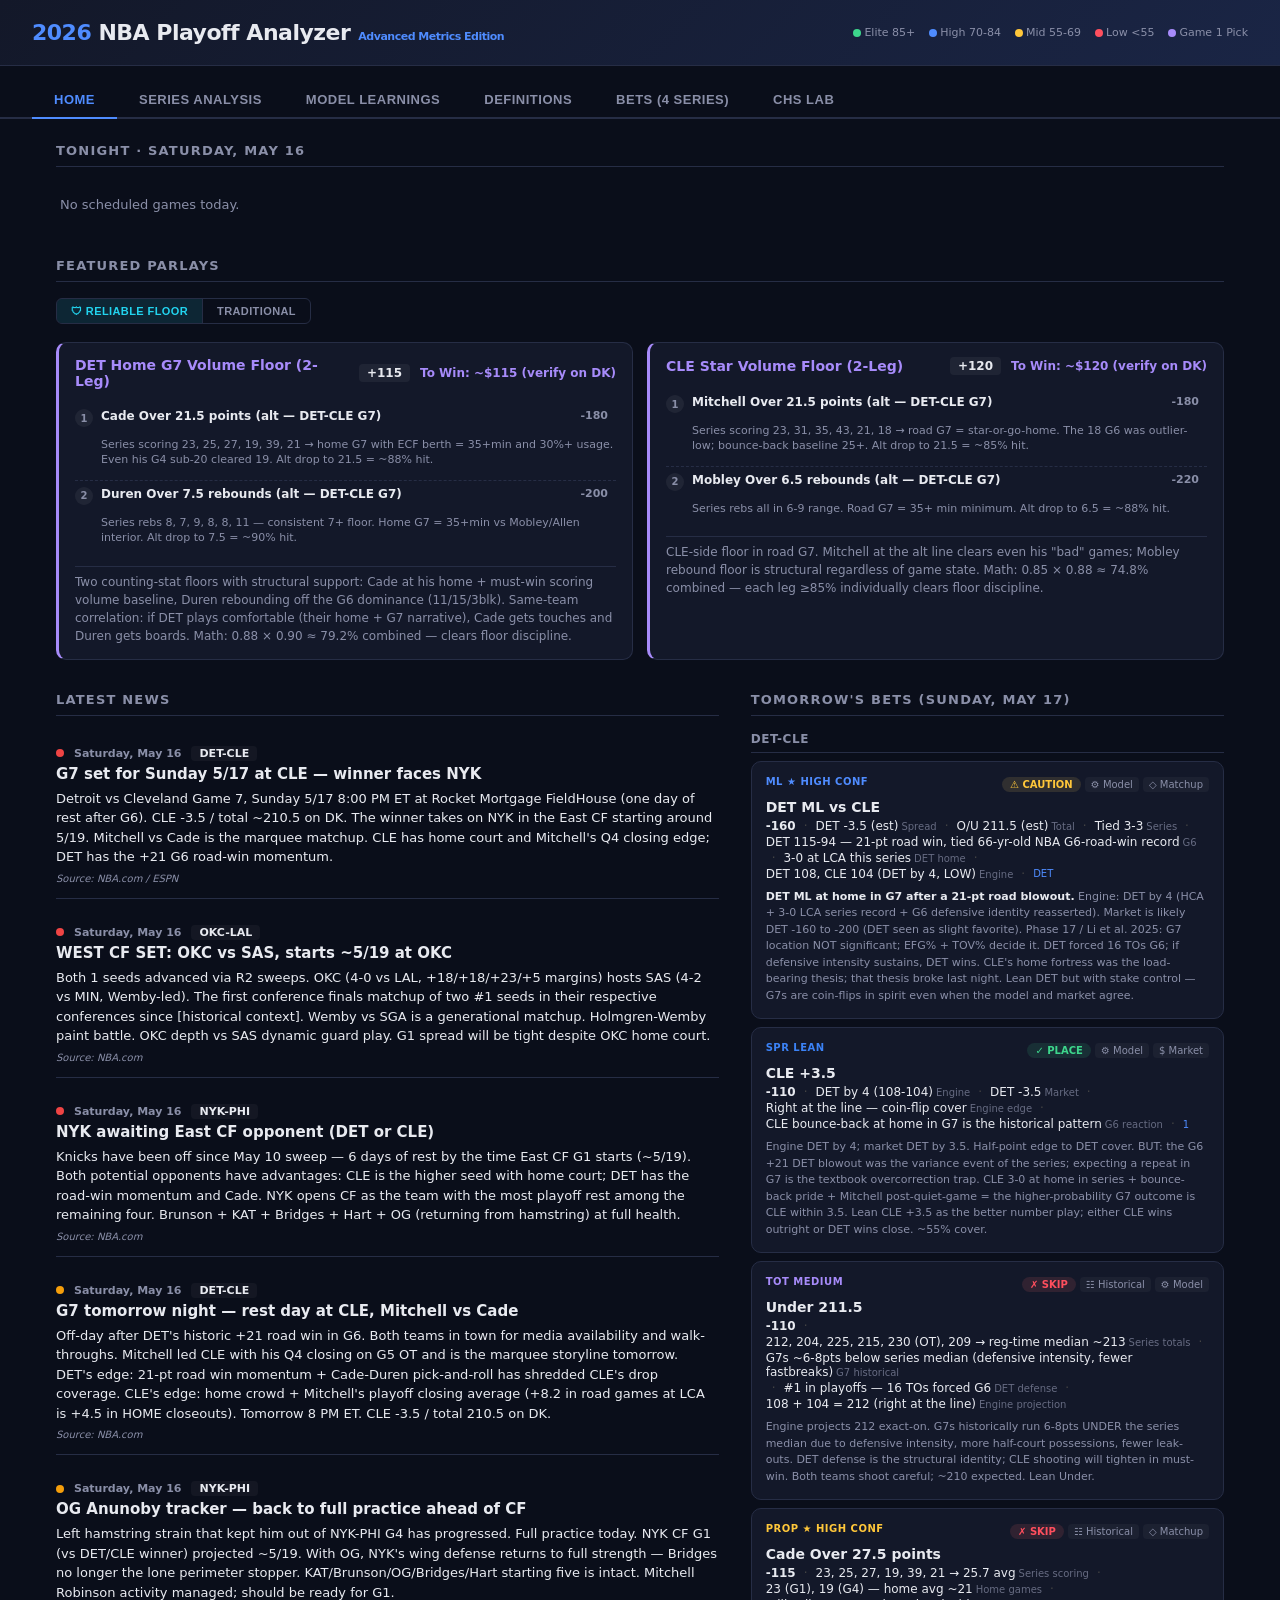
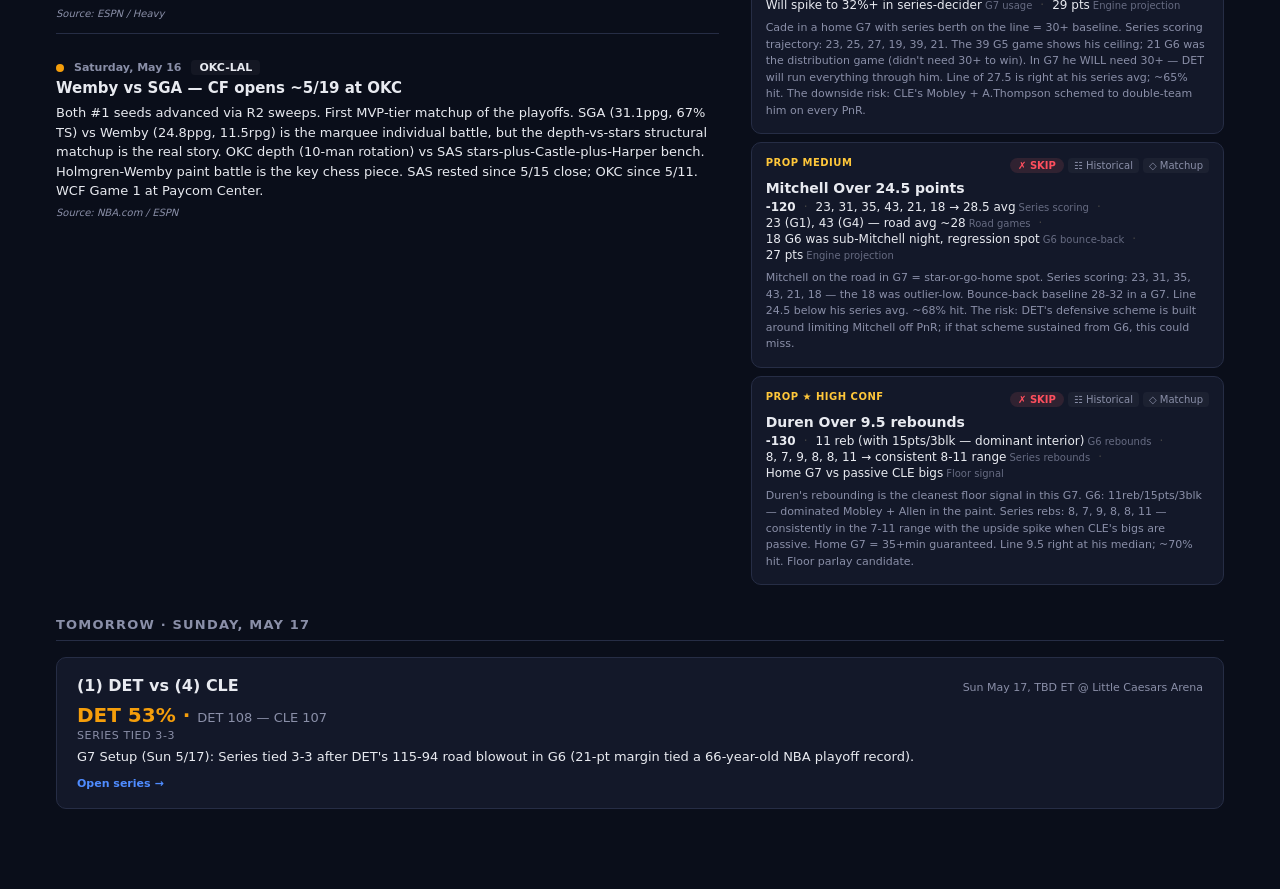
==== index.html @ 3f1001d6 "Phase 70: Risk-analyst reframe — Sharpe, drawdown, VaR, risk of ruin The Phase 68 retro answered "wh" ====
<!DOCTYPE html>
<html lang="en">
<head>
<meta charset="UTF-8">
<meta name="viewport" content="width=device-width, initial-scale=1.0">
<title>2026 NBA Playoff Analyzer — Advanced Edition</title>
<link rel="stylesheet" href="css/styles.css">
</head>
<body>

<div class="header">
  <h1><span>2026</span> NBA Playoff Analyzer<span class="header-sub">Advanced Metrics Edition</span></h1>
  <div class="header-right">
    <div class="legend">
      <span><span class="legend-dot" style="background:var(--green)"></span>Elite 85+</span>
      <span><span class="legend-dot" style="background:var(--accent)"></span>High 70-84</span>
      <span><span class="legend-dot" style="background:var(--yellow)"></span>Mid 55-69</span>
      <span><span class="legend-dot" style="background:var(--red)"></span>Low &lt;55</span>
      <span><span class="legend-dot" style="background:var(--purple)"></span>Game 1 Pick</span>
    </div>
  </div>
</div>

<div class="page-nav" id="pageNav">
  <button class="page-nav-btn active" onclick="switchPage('home')">Home</button>
  <button class="page-nav-btn" onclick="switchPage('series')">Series Analysis</button>
  <button class="page-nav-btn" onclick="switchPage('learnings')">Model Learnings</button>
  <button class="page-nav-btn" onclick="switchPage('definitions')">Definitions</button>
  <button class="page-nav-btn" onclick="switchPage('bets')">Bets</button>
  <button class="page-nav-btn" onclick="switchPage('chs-lab')">CHS Lab</button>
</div>
<div class="tabs" id="tabs"></div>
<div class="main" id="main"></div>

<!-- Game Result Modal -->
<div class="modal-overlay" id="gameModal">
  <div class="modal">
    <h2 id="modalTitle">Update Game Result</h2>
    <label>Winning Team</label>
    <select id="modalWinner"></select>
    <label>Score (Winner)</label>
    <input type="number" id="modalScoreW" placeholder="e.g. 112">
    <label>Score (Loser)</label>
    <input type="number" id="modalScoreL" placeholder="e.g. 104">
    <label>Notable Performances (optional)</label>
    <textarea id="modalNotes" placeholder="e.g. LeBron 38pts 12reb, KD struggled 14pts on 5/19 shooting"></textarea>
    <div class="modal-btns">
      <button class="btn btn-primary" onclick="saveGameResult()">Save Result</button>
      <button class="btn btn-secondary" onclick="closeModal()">Cancel</button>
    </div>
  </div>
</div>

<!-- External Factor Modal -->
<div class="modal-overlay" id="factorModal">
  <div class="modal">
    <h2>Add External Factor</h2>
    <label>Team</label>
    <select id="factorTeam"></select>
    <label>Player Affected (optional)</label>
    <input type="text" id="factorPlayer" placeholder="e.g. Kevin Durant">
    <label>Factor Description</label>
    <textarea id="factorDesc" placeholder="e.g. Locker room tension after social media controversy"></textarea>
    <label>Impact on Rating</label>
    <select id="factorImpact">
      <option value="-10">Major Negative (-10)</option>
      <option value="-5">Moderate Negative (-5)</option>
      <option value="-3" selected>Minor Negative (-3)</option>
      <option value="0">Neutral (0)</option>
      <option value="3">Minor Positive (+3)</option>
      <option value="5">Moderate Positive (+5)</option>
      <option value="10">Major Positive (+10)</option>
    </select>
    <label>Category</label>
    <select id="factorCategory">
      <option value="personal">Personal / Off-Court</option>
      <option value="injury">Injury / Health</option>
      <option value="chemistry">Team Chemistry</option>
      <option value="motivation">Motivation / Narrative</option>
      <option value="role">Role Change</option>
    </select>
    <div class="modal-btns">
      <button class="btn btn-primary" onclick="saveExternalFactor()">Add Factor</button>
      <button class="btn btn-secondary" onclick="closeFactorModal()">Cancel</button>
    </div>
  </div>
</div>

<!-- ============================================================ -->
<!-- Scripts loaded in dependency order                            -->
<!-- ============================================================ -->

<!-- Data layer (no dependencies) -->
<script src="js/data/constants.js"></script>
<script src="js/data/series-data.js"></script>
<script src="js/data/boxscores.js"></script>
<script src="js/data/historical.js"></script>
<script src="js/data/bets-data.js"></script>
<script src="js/data/news.js"></script>
<script src="js/data/chs-ledger.js"></script>

<!-- Validators (Tier 1.1) — must run AFTER data files load but BEFORE UI -->
<script src="js/validators.js"></script>

<!-- Utilities & state (depends on data) -->
<script src="js/utils.js"></script>
<script src="js/state.js"></script>

<!-- Calculation engine (depends on data + state + utils) -->
<script src="js/engine/fatigue.js"></script>
<script src="js/engine/chemistry.js"></script>
<script src="js/engine/matchups.js"></script>
<script src="js/engine/ratings.js"></script>
<script src="js/engine/scenarios.js"></script>
<script src="js/engine/projections.js"></script>
<script src="js/engine/simulation.js"></script>
<script src="js/engine/graduation.js"></script>
<script src="js/engine/auto-resolve.js"></script>
<script src="js/engine/projections-chs.js"></script>
<script src="js/engine/player-tendencies.js"></script>
<script src="js/engine/monte-carlo.js"></script>
<script src="js/engine/parlay-builder.js"></script>
<script src="js/engine/edge-detector.js"></script>
<script src="js/engine/risk-controls.js"></script>
<script src="js/engine/risk-analytics.js"></script>

<!-- UI layer (depends on engine + state) -->
<script src="js/ui/components.js"></script>
<script src="js/ui/modals.js"></script>
<script src="js/ui/series-renderer.js"></script>
<script src="js/ui/learnings.js"></script>
<script src="js/ui/definitions.js"></script>
<script src="js/ui/bet-card.js"></script>
<script src="js/ui/bets.js"></script>
<script src="js/ui/home.js"></script>
<script src="js/ui/chs-lab.js"></script>
<script src="js/ui/navigation.js"></script>

<!-- Boot -->
<script src="js/app.js"></script>

</body>
</html>
---- css/styles.css ----
:root {
    --bg: #0a0e1a;
    --card: #131829;
    --card-hover: #1a2038;
    --accent: #4f8cff;
    --accent2: #ff6b4f;
    --green: #3dd68c;
    --yellow: #ffc73a;
    --red: #ff4f5e;
    --blue: #3b82f6;
    --text: #e8eaf0;
    --text-dim: #8a8fa8;
    --border: #262d45;
    --glass: rgba(19,24,41,0.85);
    /* Semantic tier colors — used across rating pills, adv stats, confidence badges, risk tiers */
    --tier-elite: var(--green);
    --tier-high: var(--accent);
    --tier-mid: var(--yellow);
    --tier-low: var(--red);
    --purple: #a78bfa;
  }
  * { margin:0; padding:0; box-sizing:border-box; }
  body { font-family: 'Segoe UI', system-ui, -apple-system, sans-serif; background: var(--bg); color: var(--text); min-height:100vh; }

  .header { background: linear-gradient(135deg, #131829 0%, #1a2545 100%); border-bottom: 1px solid var(--border); padding: 20px 32px; display:flex; align-items:center; justify-content:space-between; position:sticky; top:0; z-index:100; flex-wrap:wrap; gap:10px; }
  .header h1 { font-size:22px; font-weight:700; letter-spacing:-0.5px; }
  .header h1 span { color: var(--accent); }
  .header-sub { font-size:11px; color:var(--text-dim); margin-left:8px; }
  .header-right { display:flex; gap:16px; align-items:center; flex-wrap:wrap; }
  .legend { display:flex; gap:14px; font-size:11px; color:var(--text-dim); }
  .legend-dot { width:8px; height:8px; border-radius:50%; display:inline-block; margin-right:3px; vertical-align:middle; }

  /* Playoff round navigation (Phase 42 — Multi-Round) */
  .playoff-round-tabs { display:flex; gap:0; padding:0 32px; background:var(--bg); border-bottom:2px solid var(--border); }
  .playoff-round-tab { padding:10px 20px; cursor:pointer; font-size:12px; font-weight:700; color:var(--text-dim); border-bottom:3px solid transparent; transition:all 0.2s; display:flex; flex-direction:column; align-items:center; gap:2px; }
  .playoff-round-tab:hover { color:var(--text); background:rgba(79,140,255,0.05); }
  .playoff-round-tab.active { color:var(--accent); border-bottom-color:var(--accent); }
  .playoff-round-label { font-size:13px; }
  .playoff-round-count { font-size:10px; color:var(--text-dim); opacity:0.7; }
  .playoff-round-tab.active .playoff-round-count { color:var(--accent); opacity:1; }
  @media (max-width:700px) { .playoff-round-tabs { padding:0 12px; } .playoff-round-tab { padding:8px 12px; } .playoff-round-label { font-size:11px; } }
  @media (max-width:480px) { .playoff-round-tab { padding:6px 8px; } .playoff-round-label { font-size:10px; } .playoff-round-count { font-size:9px; } }

  .tabs { display:flex; flex-direction:column; gap:0; background: var(--bg); overflow-x:auto; }
  .main { padding:0 32px 32px; }

  /* Simulation panel wrapper */
  .sim-panel { margin-top:12px; }

  /* Scrollable table wrapper for wide tables on mobile */
  .scrollable-table-wrapper { overflow-x:auto; -webkit-overflow-scrolling:touch; }

  .g1-confidence { display:inline-block; padding:4px 12px; border-radius:20px; font-size:11px; font-weight:700; margin-top:8px; }
  .g1-confidence.high { background:rgba(61,214,140,0.15); color:var(--green); }
  .g1-confidence.medium { background:rgba(255,199,58,0.15); color:var(--yellow); }
  .g1-confidence.medium-high { background:rgba(61,214,140,0.1); color:var(--accent); }
  .g1-confidence.low { background:rgba(255,79,94,0.15); color:var(--red); }

  /* Win prob */
  .win-prob-container { background: var(--card); border-radius:12px; padding:20px; border:1px solid var(--border); margin-bottom:20px; }
  .win-prob-bar { display:flex; height:40px; border-radius:8px; overflow:hidden; }
  .win-prob-side { display:flex; align-items:center; justify-content:center; font-weight:700; font-size:16px; transition:width 0.5s ease; }

  /* Team Advanced Stats */
  .team-adv { display:grid; grid-template-columns:1fr 1fr; gap:16px; margin-bottom:20px; }
  .team-adv-card { background: var(--card); border-radius:12px; padding:18px; border:1px solid var(--border); }
  .team-adv-card .team-name { font-size:14px; font-weight:700; margin-bottom:12px; display:flex; align-items:center; gap:8px; }
  .team-adv-card .team-color-bar { width:4px; height:18px; border-radius:2px; }
  .adv-stats-grid { display:grid; grid-template-columns:repeat(auto-fit, minmax(90px,1fr)); gap:8px; }
  .adv-stat { text-align:center; padding:8px 4px; border-radius:8px; background:rgba(0,0,0,0.15); }
  .adv-stat .s-label { font-size:9px; color:var(--text-dim); text-transform:uppercase; letter-spacing:0.3px; }
  .adv-stat .s-val { font-size:16px; font-weight:700; margin-top:2px; }
  .adv-stat .s-rank { font-size:10px; color:var(--text-dim); }
  .adv-stat.elite .s-val { color:var(--tier-elite); }
  .adv-stat.good .s-val { color:var(--tier-high); }
  .adv-stat.avg .s-val { color:var(--tier-mid); }
  .adv-stat.poor .s-val { color:var(--tier-low); }

  /* Rating cards */
  .rating-breakdown { display:grid; grid-template-columns: repeat(auto-fit, minmax(180px, 1fr)); gap:12px; margin-bottom:20px; }
  .rating-card { background: var(--card); border-radius:10px; padding:16px; border:1px solid var(--border); }
  .rating-card .label { font-size:10px; color:var(--text-dim); text-transform:uppercase; letter-spacing:0.5px; margin-bottom:6px; }
  .rating-card .value { font-size:22px; font-weight:700; }
  .rating-card .sub { font-size:11px; color:var(--text-dim); margin-top:4px; }

  /* Player tables */
  .roster-section { margin-bottom:24px; }
  .roster-title { font-size:15px; font-weight:700; margin-bottom:12px; display:flex; align-items:center; gap:10px; }
  .roster-title .team-color { width:4px; height:20px; border-radius:2px; }
  table { width:100%; border-collapse:collapse; background: var(--card); border-radius:10px; overflow:hidden; border:1px solid var(--border); }
  th { padding:8px 10px; text-align:left; font-size:10px; color:var(--text-dim); text-transform:uppercase; letter-spacing:0.4px; background:rgba(0,0,0,0.2); font-weight:600; white-space:nowrap; }
  td { padding:8px 10px; font-size:12px; border-top:1px solid var(--border); }
  tr:hover td { background:rgba(79,140,255,0.05); }
  .player-name { font-weight:600; white-space:nowrap; }
  .pos-badge { font-size:9px; padding:2px 5px; border-radius:4px; background:rgba(79,140,255,0.15); color:var(--accent); font-weight:600; margin-left:4px; }
  .rating-pill { display:inline-block; padding:2px 8px; border-radius:10px; font-weight:700; font-size:12px; min-width:36px; text-align:center; }
  .rating-elite { background:rgba(61,214,140,0.15); color:var(--tier-elite); }
  .rating-high { background:rgba(79,140,255,0.15); color:var(--tier-high); }
  .rating-mid { background:rgba(255,199,58,0.15); color:var(--tier-mid); }
  .rating-low { background:rgba(255,79,94,0.15); color:var(--tier-low); }
  .injury-tag { font-size:9px; padding:2px 5px; border-radius:4px; background:rgba(255,79,94,0.15); color:var(--red); font-weight:600; margin-left:4px; }
  .factor-cell { max-width:180px; }
  .factor-note { font-size:11px; color:var(--text-dim); font-style:italic; }
  .adv-cell { font-size:11px; font-family:'Courier New',monospace; }

  /* Synergy */
  .synergy-section { background: var(--card); border-radius:12px; padding:18px; border:1px solid var(--border); margin-bottom:20px; }
  .synergy-title { font-size:14px; font-weight:700; margin-bottom:14px; }
  .lineup-row { display:flex; align-items:center; gap:12px; padding:10px 0; border-bottom:1px solid var(--border); flex-wrap:wrap; }
  .lineup-row:last-child { border-bottom:none; }
  .lineup-players { display:flex; gap:4px; flex-wrap:wrap; flex:1; }
  .lineup-player-chip { font-size:10px; padding:3px 7px; border-radius:5px; background:rgba(79,140,255,0.1); color:var(--accent); font-weight:500; }
  .synergy-score { font-weight:700; font-size:14px; min-width:36px; text-align:center; }
  .synergy-note { font-size:11px; color:var(--text-dim); max-width:300px; }

  /* SPM Chemistry (Maymin et al.) */
  .spm-section { background: linear-gradient(135deg, var(--card) 0%, #1a1a2e 100%); border-radius:12px; padding:20px; border:1px solid rgba(79,140,255,0.25); margin-bottom:20px; }
  .spm-title { font-size:14px; font-weight:700; margin-bottom:4px; color:var(--accent); }
  .spm-subtitle { font-size:10px; color:var(--text-dim); margin-bottom:14px; font-style:italic; }
  .spm-grid { display:grid; grid-template-columns:1fr 1fr; gap:14px; }
  .spm-team-card { background:rgba(0,0,0,0.2); border-radius:10px; padding:14px; }
  .spm-team-name { font-size:12px; font-weight:700; margin-bottom:10px; display:flex; align-items:center; gap:6px; }
  .spm-meter { height:8px; border-radius:4px; background:rgba(255,255,255,0.05); margin-bottom:6px; overflow:hidden; position:relative; }
  .spm-meter-fill { height:100%; border-radius:4px; transition:width 0.5s ease; }
  .spm-skill-row { display:flex; align-items:center; gap:8px; margin-bottom:6px; }
  .spm-skill-label { font-size:10px; color:var(--text-dim); min-width:80px; }
  .spm-skill-val { font-size:11px; font-weight:600; min-width:30px; text-align:right; }
  .spm-chem-score { text-align:center; padding:10px; margin-top:8px; border-radius:8px; background:rgba(0,0,0,0.15); }
  .spm-chem-score .label { font-size:9px; color:var(--text-dim); text-transform:uppercase; letter-spacing:0.5px; }
  .spm-chem-score .val { font-size:20px; font-weight:800; }
  .spm-verdict { font-size:10px; margin-top:4px; font-style:italic; }
  .spm-synergy-bar { display:flex; gap:4px; margin-top:6px; }
  .spm-synergy-chip { font-size:9px; padding:2px 6px; border-radius:4px; font-weight:600; }
  .spm-synergy-chip.positive { background:rgba(61,214,140,0.15); color:var(--green); }
  .spm-synergy-chip.negative { background:rgba(255,79,94,0.15); color:var(--red); }
  .spm-synergy-chip.neutral { background:rgba(255,199,58,0.15); color:var(--yellow); }

  /* On/Off Impact Section */
  .onoff-section { background: var(--card); border-radius:12px; padding:20px; border:1px solid var(--border); margin-bottom:20px; }
  .onoff-title { font-size:14px; font-weight:700; margin-bottom:14px; }
  .onoff-grid { display:grid; grid-template-columns:1fr 1fr; gap:14px; }
  .onoff-team { background:rgba(0,0,0,0.15); border-radius:10px; padding:14px; }
  .onoff-team-name { font-size:12px; font-weight:700; margin-bottom:10px; }
  .onoff-player { display:flex; align-items:center; justify-content:space-between; padding:4px 0; border-bottom:1px solid rgba(255,255,255,0.03); }
  .onoff-player:last-child { border-bottom:none; }
  .onoff-name { font-size:11px; }
  .onoff-val { font-size:12px; font-weight:700; min-width:50px; text-align:right; }
  .onoff-bar { width:60px; height:6px; border-radius:3px; background:rgba(255,255,255,0.05); overflow:hidden; margin-left:8px; }
  .onoff-bar-fill { height:100%; border-radius:3px; }

  /* External factors */
  .ext-factors { background: var(--card); border-radius:12px; padding:20px; border:1px solid var(--border); margin-bottom:20px; }
  .ext-factors-title { font-size:14px; font-weight:700; margin-bottom:14px; }
  .ext-factor-item { display:flex; gap:12px; padding:8px 0; border-bottom:1px solid var(--border); align-items:flex-start; }
  .ext-factor-item:last-child { border-bottom:none; }
  .ext-impact { font-size:11px; padding:3px 8px; border-radius:6px; font-weight:700; white-space:nowrap; }
  .ext-impact.negative { background:rgba(255,79,94,0.15); color:var(--red); }
  .ext-impact.positive { background:rgba(61,214,140,0.15); color:var(--green); }
  .ext-impact.neutral { background:rgba(255,199,58,0.15); color:var(--yellow); }
  .ext-desc { font-size:12px; line-height:1.5; }
  .ext-desc strong { color:var(--text); }
  .add-factor-btn { display:inline-flex; align-items:center; gap:6px; padding:8px 14px; border-radius:8px; background:rgba(255,199,58,0.1); color:var(--yellow); border:1px dashed rgba(255,199,58,0.3); cursor:pointer; font-size:12px; font-weight:600; margin-top:10px; transition:all 0.2s; }
  .add-factor-btn:hover { background:rgba(255,199,58,0.2); }

  /* Game log */

  /* Methodology */
  .methodology { background: var(--card); border-radius:12px; padding:20px; border:1px solid var(--border); margin-bottom:20px; }
  .methodology summary { font-size:14px; font-weight:700; cursor:pointer; padding:4px 0; }
  .methodology .content { margin-top:14px; font-size:12px; line-height:1.7; color:var(--text-dim); }
  .methodology .content strong { color:var(--text); }
  .formula { background:rgba(0,0,0,0.3); padding:8px 12px; border-radius:8px; font-family:'Courier New',monospace; font-size:11px; margin:8px 0; color:var(--accent); overflow-x:auto; }

  /* Modal */
  .modal-overlay { display:none; position:fixed; top:0; left:0; right:0; bottom:0; background:rgba(0,0,0,0.7); z-index:200; align-items:center; justify-content:center; }
  .modal-overlay.open { display:flex; }
  .modal { background:var(--card); border-radius:16px; padding:24px; max-width:560px; width:90%; max-height:85vh; overflow-y:auto; border:1px solid var(--border); }
  .modal h2 { font-size:17px; margin-bottom:14px; }
  .modal label { display:block; font-size:11px; color:var(--text-dim); margin-bottom:4px; margin-top:10px; text-transform:uppercase; }
  .modal input, .modal select, .modal textarea { width:100%; padding:9px 11px; border-radius:8px; border:1px solid var(--border); background:var(--bg); color:var(--text); font-size:13px; }
  .modal textarea { min-height:50px; resize:vertical; }
  .modal-btns { display:flex; gap:10px; margin-top:16px; }
  .btn { padding:9px 18px; border-radius:8px; font-weight:600; font-size:13px; cursor:pointer; border:none; transition:all 0.2s; }
  .btn-primary { background:var(--accent); color:#fff; }
  .btn-primary:hover { background:#3a7aee; }
  .btn-secondary { background:var(--border); color:var(--text); }

  .data-sources { font-size:11px; color:var(--text-dim); padding:16px 0; border-top:1px solid var(--border); margin-top:16px; line-height:1.6; }
  .data-sources a { color:var(--accent); text-decoration:none; }

  /* Evidence Log */
  .ev-verified { background:rgba(61,214,140,0.15); color:var(--green); }
  .ev-partial { background:rgba(255,199,58,0.15); color:var(--yellow); }
  .ev-uncertain { background:rgba(255,79,94,0.15); color:var(--red); }

  /* Model Lessons */
  .lessons-banner { background:linear-gradient(135deg, #1a1a2e 0%, #2d1b3d 100%); border-radius:12px; padding:18px; border:1px solid rgba(167,139,250,0.3); margin-bottom:20px; }
  .lessons-title { font-size:13px; font-weight:700; color:var(--purple); margin-bottom:10px; text-transform:uppercase; letter-spacing:0.5px; }
  .lesson-item { font-size:12px; color:var(--text-dim); line-height:1.6; padding:6px 0; border-bottom:1px solid rgba(255,255,255,0.05); }
  .lesson-item:last-child { border-bottom:none; }
  .lesson-item strong { color:var(--text); }
  .lesson-label { font-size:10px; padding:2px 6px; border-radius:4px; font-weight:700; margin-right:6px; }
  /* Case-insensitive via lowercase classes — data normalized in JS */
  .lesson-label.overweighted { background:rgba(255,79,94,0.15); color:var(--red); }
  .lesson-label.underweighted { background:rgba(255,199,58,0.15); color:var(--yellow); }
  .lesson-label.missed { background:rgba(79,140,255,0.15); color:var(--accent); }
  .lesson-label.correct { background:rgba(61,214,140,0.15); color:var(--green); }

  /* Game 2 Prediction Banner */

  /* Game History Section */

  /* Coaching & Lineup Intelligence */
  .coaching-section { background: linear-gradient(135deg, var(--card) 0%, #2d2210 100%); border-radius:12px; padding:20px; border:1px solid rgba(255,199,58,0.25); margin-bottom:20px; }
  .coaching-title { font-size:14px; font-weight:700; margin-bottom:4px; color:var(--yellow); }
  .coaching-subtitle { font-size:10px; color:var(--text-dim); margin-bottom:14px; font-style:italic; }
  .coaching-grid { display:grid; grid-template-columns:1fr 1fr; gap:14px; margin-bottom:16px; }
  .coach-card { background:rgba(0,0,0,0.2); border-radius:10px; padding:14px; }
  .coach-name { font-size:15px; font-weight:800; margin-bottom:8px; display:flex; align-items:center; gap:8px; }
  .coach-name .coach-label { font-size:9px; color:var(--text-dim); text-transform:uppercase; letter-spacing:0.5px; }
  .coach-record { font-size:11px; color:var(--text-dim); margin-bottom:10px; }
  .coach-record strong { color:var(--yellow); }
  .coach-tendency { font-size:12px; color:var(--text-dim); line-height:1.6; padding:8px 10px; border-radius:8px; background:rgba(0,0,0,0.15); margin-bottom:8px; }
  .coach-tendency strong { color:var(--text); }
  .coach-detail { font-size:11px; color:var(--text-dim); line-height:1.5; padding:6px 0; border-bottom:1px solid rgba(255,255,255,0.05); }
  .coach-detail:last-child { border-bottom:none; }
  .coach-detail-label { font-size:9px; text-transform:uppercase; letter-spacing:0.4px; color:var(--yellow); font-weight:700; margin-bottom:2px; }
  .lineup-data-section { background:rgba(0,0,0,0.15); border-radius:10px; padding:14px; margin-bottom:16px; }
  .lineup-data-title { font-size:13px; font-weight:700; margin-bottom:12px; color:var(--yellow); }
  .lineup-stat-row { display:flex; align-items:center; gap:10px; padding:10px 12px; border-radius:8px; background:rgba(0,0,0,0.2); margin-bottom:6px; flex-wrap:wrap; }
  .lineup-stat-row:last-child { margin-bottom:0; }
  .lineup-stat-row .team-label { font-size:11px; font-weight:700; min-width:40px; }
  .lineup-stat-row .lineup-players-list { display:flex; gap:3px; flex-wrap:wrap; flex:1; }
  .lineup-stat-row .lineup-player-chip { font-size:10px; padding:2px 6px; border-radius:4px; background:rgba(255,199,58,0.1); color:var(--yellow); font-weight:500; }
  .lineup-stat-row .lineup-stats { display:flex; gap:12px; font-size:11px; flex-wrap:wrap; }
  .lineup-stat-row .lineup-stats .ls { text-align:center; }
  .lineup-stat-row .lineup-stats .ls .ls-label { font-size:8px; color:var(--text-dim); text-transform:uppercase; letter-spacing:0.3px; }
  .lineup-stat-row .lineup-stats .ls .ls-val { font-weight:700; }
  .lineup-stat-row .lineup-note { font-size:10px; color:var(--text-dim); font-style:italic; width:100%; margin-top:4px; }
  .role-change-section { background:rgba(0,0,0,0.15); border-radius:10px; padding:14px; }
  .role-change-title { font-size:13px; font-weight:700; margin-bottom:12px; color:var(--yellow); }
  .role-change-item { display:flex; align-items:flex-start; gap:10px; padding:8px 10px; border-radius:8px; background:rgba(0,0,0,0.2); margin-bottom:6px; flex-wrap:wrap; }
  .role-change-item:last-child { margin-bottom:0; }
  .role-change-item .rc-player { font-size:12px; font-weight:700; min-width:100px; }
  .role-change-item .rc-team { font-size:9px; padding:2px 5px; border-radius:4px; background:rgba(255,199,58,0.15); color:var(--yellow); font-weight:600; margin-left:4px; }
  .role-change-item .rc-arrow { font-size:14px; min-width:20px; text-align:center; }
  .role-change-item .rc-arrow.up { color:var(--green); }
  .role-change-item .rc-arrow.down { color:var(--red); }
  .role-change-item .rc-arrow.same { color:var(--yellow); }
  .role-change-item .rc-roles { flex:1; min-width:200px; }
  .role-change-item .rc-from { font-size:11px; color:var(--text-dim); }
  .role-change-item .rc-to { font-size:11px; color:var(--text); font-weight:600; }
  .role-change-item .rc-reason { font-size:10px; color:var(--text-dim); font-style:italic; margin-top:2px; }

  /* Page Navigation (top-level) */
  .page-nav { display:flex; gap:0; padding:16px 32px 0; background:var(--bg); border-bottom:2px solid var(--border); }
  .page-nav-btn { padding:10px 22px; cursor:pointer; font-size:13px; font-weight:700; background:transparent; color:var(--text-dim); border:none; border-bottom:2px solid transparent; margin-bottom:-2px; transition:all 0.2s; text-transform:uppercase; letter-spacing:0.5px; }
  .page-nav-btn:hover { color:var(--text); background:rgba(255,255,255,0.03); }
  .page-nav-btn.active { color:var(--accent); border-bottom-color:var(--accent); }

  /* Learnings & Definitions Pages */
  .page-content { padding:24px 32px 32px; }
  .page-header { font-size:22px; font-weight:800; margin-bottom:6px; }
  .page-subheader { font-size:13px; color:var(--text-dim); margin-bottom:24px; line-height:1.6; }

  .learning-timeline { position:relative; padding-left:0; }
  .learning-entry { position:relative; margin-bottom:16px; padding:0 16px; }
  .learning-phase { font-size:10px; font-weight:700; text-transform:uppercase; letter-spacing:0.6px; color:var(--accent); margin-bottom:4px; }
  .learning-title { font-size:14px; font-weight:700; color:var(--text); margin-bottom:6px; }
  .learning-date { font-size:11px; color:var(--text-dim); margin-bottom:6px; }
  .learning-body { font-size:12px; color:var(--text-dim); line-height:1.7; }
  .learning-body strong { color:var(--text); }
  .learning-tag { display:inline-block; font-size:10px; padding:2px 8px; border-radius:4px; font-weight:600; margin-right:4px; margin-top:6px; }
  .learning-tag.model { background:rgba(79,140,255,0.15); color:var(--accent); }
  .learning-tag.data { background:rgba(61,214,140,0.15); color:var(--green); }
  .learning-tag.bug { background:rgba(255,79,94,0.15); color:var(--red); }
  .learning-tag.backtest { background:rgba(167,139,250,0.15); color:var(--purple); }
  /* Phase box — collapsible */
  .phase-box { background:var(--card); border:1px solid var(--border); border-radius:12px; margin-bottom:12px; overflow:hidden; }
  .phase-box[open] { border-color:rgba(155,135,245,0.4); }
  .phase-box summary { padding:14px 18px; cursor:pointer; display:flex; align-items:center; gap:12px; user-select:none; list-style:none; }
  .phase-box summary::-webkit-details-marker { display:none; }
  .phase-box summary::before { content:'▸'; font-size:14px; color:var(--accent); transition:transform 0.2s; min-width:14px; }
  .phase-box[open] summary::before { transform:rotate(90deg); }
  .phase-summary-title { font-size:14px; font-weight:800; color:var(--text); }
  .phase-summary-count { font-size:10px; padding:2px 8px; border-radius:10px; background:rgba(79,140,255,0.15); color:var(--accent); font-weight:700; }
  .phase-summary-desc { font-size:11px; color:var(--text-dim); margin-left:auto; max-width:50%; text-align:right; }
  .phase-box-content { padding:4px 8px 12px; border-top:1px solid var(--border); }
  @media (max-width:700px) { .phase-summary-desc { display:none; } }

  .def-grid { display:grid; grid-template-columns:repeat(auto-fill, minmax(320px, 1fr)); gap:14px; }
  .def-card { background:var(--card); border:1px solid var(--border); border-radius:10px; padding:16px; transition:border-color 0.2s; }
  .def-card:hover { border-color:var(--accent); }
  .def-term { font-size:15px; font-weight:800; color:var(--accent); margin-bottom:2px; display:flex; align-items:center; gap:8px; }
  .def-term .def-abbr { font-size:10px; padding:2px 6px; border-radius:4px; background:rgba(79,140,255,0.15); color:var(--accent); font-weight:700; }
  .def-formula { font-size:11px; font-family:monospace; color:var(--yellow); background:rgba(0,0,0,0.3); padding:6px 10px; border-radius:6px; margin:8px 0; display:block; overflow-x:auto; }
  .def-desc { font-size:12px; color:var(--text-dim); line-height:1.6; }
  .def-desc strong { color:var(--text); }
  .def-category { font-size:10px; font-weight:700; text-transform:uppercase; letter-spacing:0.5px; margin-bottom:16px; padding-bottom:8px; border-bottom:1px solid var(--border); }
  .def-category.player { color:var(--green); border-color:rgba(61,214,140,0.3); }
  .def-category.team { color:var(--accent); border-color:rgba(79,140,255,0.3); }
  .def-category.model { color:var(--purple); border-color:rgba(167,139,250,0.3); }
  .def-category.backtest { color:var(--yellow); border-color:rgba(255,199,58,0.3); }

  /* Bets Page */
  .parlay-featured { background:linear-gradient(135deg, #1a2a1a 0%, #1a2e3a 100%); border:2px solid var(--green); border-radius:14px; padding:20px; margin-bottom:20px; }
  .parlay-card { background:rgba(0,0,0,0.25); border:1px solid rgba(61,214,140,0.2); border-radius:12px; padding:16px; margin-bottom:12px; }
  .parlay-card.best { border-color:var(--green); box-shadow:0 0 20px rgba(61,214,140,0.1); }
  .parlay-card.headline { border:2px solid #f0c040; box-shadow:0 0 24px rgba(240,192,64,0.15); background:linear-gradient(135deg, rgba(240,192,64,0.08) 0%, rgba(0,0,0,0.25) 100%); }
  .parlay-grid { display:grid; grid-template-columns:1fr 1fr; gap:12px; }
  .parlay-grid .parlay-card { margin-bottom:0; }
  .parlay-grid-header { grid-column:1/-1; color:#f0c040; font-size:15px; font-weight:700; margin:8px 0 4px; padding-bottom:6px; border-bottom:1px solid rgba(240,192,64,0.25); }
  @media (max-width:700px) { .parlay-grid { grid-template-columns:1fr; } .bet-card-grid { grid-template-columns:1fr; } }
  .parlay-header { display:flex; justify-content:space-between; align-items:center; margin-bottom:12px; flex-wrap:wrap; gap:8px; }
  .parlay-name { font-size:14px; font-weight:700; color:var(--text); }
  .parlay-odds { font-size:14px; font-weight:800; padding:4px 12px; border-radius:6px; }
  .parlay-odds.plus { background:rgba(61,214,140,0.15); color:var(--green); }
  .parlay-legs { display:flex; flex-direction:column; gap:8px; }
  .parlay-leg { display:flex; align-items:center; gap:10px; padding:8px 12px; background:rgba(0,0,0,0.2); border-radius:8px; }
  .parlay-leg-num { font-size:10px; font-weight:800; color:var(--accent); min-width:18px; height:18px; display:flex; align-items:center; justify-content:center; background:rgba(79,140,255,0.15); border-radius:50%; }
  .parlay-leg-pick { font-size:12px; font-weight:600; color:var(--text); flex:1; }
  .parlay-leg-odds { font-size:11px; color:var(--text-dim); }
  .parlay-leg-conf { font-size:10px; padding:2px 6px; border-radius:4px; font-weight:600; }
  .parlay-reasoning { font-size:11px; color:var(--text-dim); line-height:1.6; margin-top:10px; padding:10px; background:rgba(0,0,0,0.15); border-radius:8px; border-left:3px solid var(--green); }

  .risk-tier { margin-bottom:24px; }
  .risk-tier-header { display:flex; align-items:center; gap:10px; margin-bottom:14px; padding-bottom:8px; border-bottom:1px solid var(--border); }
  .risk-tier-badge { font-size:11px; font-weight:800; padding:4px 12px; border-radius:6px; text-transform:uppercase; letter-spacing:0.5px; }
  .risk-tier-badge.high-conf { background:rgba(61,214,140,0.15); color:var(--green); }
  .risk-tier-badge.med-conf { background:rgba(255,199,58,0.15); color:var(--yellow); }
  .risk-tier-badge.low-conf { background:rgba(255,79,94,0.15); color:var(--red); }

  /* Bet tab content panels (visibility toggled by switchBetTab in navigation.js) */
  .bet-content { }
  /* Bet section groupings (confidence tiers within each game tab) */
  .bet-section { margin-bottom:20px; }

  /* Per-slate grid: places each series's (bets + projection + scenarios)
     stack into its own column. Auto-fits to 1 / 2 / 3 columns by viewport
     so the page is dramatically less vertical on desktop without breaking
     mobile. min-width:0 on the column prevents wide projected box-score
     tables from overflowing the grid track. */
  .bet-series-grid { display:grid; grid-template-columns:repeat(auto-fit, minmax(360px, 1fr)); gap:20px; align-items:start; margin-bottom:20px; }
  .bet-series-column { min-width:0; }
  @media (max-width: 600px) {
    .bet-series-grid { grid-template-columns:1fr; gap:16px; }
  }
  /* Grid layout for individual bet cards within a game section */
  .bet-card-grid { display:grid; grid-template-columns:repeat(auto-fill, minmax(300px, 1fr)); gap:12px; margin-bottom:16px; }

  .bet-grid { display:grid; grid-template-columns:repeat(auto-fill, minmax(300px, 1fr)); gap:12px; }
  .bet-card { background:var(--card); border:1px solid var(--border); border-radius:10px; padding:14px; transition:border-color 0.2s; }
  .bet-card:hover { border-color:var(--accent); }
  .bet-type { font-size:10px; font-weight:700; text-transform:uppercase; letter-spacing:0.5px; margin-bottom:6px; }
  .bet-type.moneyline { color:var(--accent); }
  .bet-type.spread { color:var(--purple); }
  .bet-type.total { color:var(--yellow); }
  .bet-type.prop { color:var(--green); }
  .bet-type.series { color:var(--accent2); }
  .bet-pick { font-size:14px; font-weight:700; color:var(--text); margin-bottom:4px; }
  .bet-line { font-size:12px; color:var(--text-dim); margin-bottom:8px; }
  .bet-reasoning { font-size:11px; color:var(--text-dim); line-height:1.5; }
  .bet-reasoning strong { color:var(--text); }
  .bet-edge { display:inline-block; font-size:10px; padding:2px 8px; border-radius:4px; font-weight:700; margin-top:6px; }
  .bet-edge.model { background:rgba(167,139,250,0.15); color:var(--purple); }
  .bet-edge.historical { background:rgba(79,140,255,0.15); color:var(--accent); }
  .bet-edge.matchup { background:rgba(61,214,140,0.15); color:var(--green); }

  .bets-disclaimer { font-size:10px; color:rgba(255,255,255,0.3); text-align:center; margin-top:24px; padding:12px; border-top:1px solid rgba(255,255,255,0.05); line-height:1.5; }

  /* Backtest Methodology Panel */
  .backtest-panel { background: linear-gradient(135deg, #1a1e2e 0%, #2a1a2e 100%); border-radius:14px; padding:20px; border:1px solid rgba(167,139,250,0.3); margin-bottom:20px; }
  .backtest-title { font-size:15px; font-weight:700; color:var(--purple); margin-bottom:4px; display:flex; align-items:center; gap:8px; }
  .backtest-subtitle { font-size:11px; color:var(--text-dim); margin-bottom:14px; }
  .backtest-accuracy { display:inline-block; font-size:12px; font-weight:700; padding:3px 10px; border-radius:6px; background:rgba(167,139,250,0.15); color:var(--purple); }
  .backtest-stats { display:flex; gap:16px; flex-wrap:wrap; margin-top:12px; padding:12px; background:rgba(0,0,0,0.15); border-radius:10px; }
  .backtest-stat { text-align:center; }
  .backtest-stat .bs-label { font-size:9px; color:var(--text-dim); text-transform:uppercase; letter-spacing:0.5px; }
  .backtest-stat .bs-val { font-size:18px; font-weight:800; }
  .model-factors { display:flex; gap:8px; flex-wrap:wrap; margin-top:10px; }
  .model-factor-chip { font-size:10px; padding:4px 10px; border-radius:6px; background:rgba(79,140,255,0.1); color:var(--accent); font-weight:600; border:1px solid rgba(79,140,255,0.2); }

  /* Scenario Builder */
  .scenario-builder { background: linear-gradient(135deg, #1a2030 0%, #1e2a1e 100%); border-radius:14px; padding:20px; border:1px solid rgba(61,214,140,0.3); margin-bottom:20px; }
  .scenario-title { font-size:15px; font-weight:700; color:var(--green); margin-bottom:4px; }
  .scenario-subtitle { font-size:11px; color:var(--text-dim); margin-bottom:16px; }
  .scenario-comparison { display:grid; grid-template-columns:1fr auto 1fr; gap:16px; align-items:center; }
  .scenario-col { text-align:center; }
  .scenario-col .label { font-size:10px; color:var(--text-dim); text-transform:uppercase; letter-spacing:0.5px; margin-bottom:6px; }
  .scenario-col .prob { font-size:28px; font-weight:800; }
  .scenario-col .spread { font-size:13px; color:var(--text-dim); margin-top:4px; }
  .scenario-col .team-name { font-size:12px; font-weight:600; margin-bottom:4px; }
  .scenario-vs { font-size:14px; color:var(--text-dim); font-weight:600; }
  .scenario-delta { margin-top:14px; padding:12px; background:rgba(0,0,0,0.2); border-radius:10px; }
  .scenario-delta .delta-label { font-size:10px; color:var(--text-dim); text-transform:uppercase; margin-bottom:6px; }
  .scenario-delta .delta-items { display:flex; flex-wrap:wrap; gap:6px; }
  .scenario-delta .delta-chip { font-size:11px; padding:4px 10px; border-radius:6px; font-weight:600; }
  .scenario-delta .delta-chip.out { background:rgba(255,79,94,0.15); color:var(--red); }
  .scenario-delta .delta-chip.gtd { background:rgba(255,199,58,0.15); color:var(--yellow); }
  .scenario-delta .delta-chip.in { background:rgba(61,214,140,0.15); color:var(--green); }

  /* Player toggle in roster table */
  .player-toggle { cursor:pointer; width:18px; height:18px; border-radius:4px; border:1px solid var(--border); background:rgba(61,214,140,0.15); display:inline-flex; align-items:center; justify-content:center; font-size:10px; font-weight:700; color:var(--green); margin-right:6px; vertical-align:middle; transition:all 0.2s; }
  .player-toggle.toggled-out { background:rgba(255,79,94,0.15); color:var(--red); border-color:rgba(255,79,94,0.3); }
  .player-toggle:hover { transform:scale(1.1); }
  .player-row-out td { opacity:0.4; }
  .player-row-out .player-toggle { opacity:1; }
  .hist-impact-section { margin-top:12px; padding:12px; background:rgba(0,200,255,0.05); border:1px solid rgba(0,200,255,0.15); border-radius:8px; }
  .hist-impact-title { font-size:13px; font-weight:600; color:var(--accent); margin-bottom:10px; text-transform:uppercase; letter-spacing:0.5px; }
  .hist-impact-card { margin-bottom:10px; padding:10px; background:rgba(0,0,0,0.2); border-radius:6px; border-left:3px solid var(--accent); }
  .hist-player-header { display:flex; align-items:center; gap:12px; flex-wrap:wrap; margin-bottom:6px; }
  .hist-player-header .player-name { font-weight:600; font-size:14px; }
  .hist-record { font-size:12px; font-weight:600; padding:2px 8px; background:rgba(0,0,0,0.3); border-radius:4px; }
  .hist-netrtg { font-size:12px; font-weight:600; padding:2px 8px; background:rgba(0,0,0,0.3); border-radius:4px; }
  .hist-detail { font-size:12px; color:var(--text-dim); margin-bottom:4px; line-height:1.5; }
  .hist-detail strong { color:var(--text); }
  .hist-sources { font-size:10px; color:rgba(255,255,255,0.35); margin-top:6px; font-style:italic; }


  /* Round / Series / Game Sub-Tab Navigation */
  .round-tabs { display:flex; gap:2px; padding:12px 32px 0; background:var(--bg); }
  .round-tab { padding:10px 24px; border-radius:10px 10px 0 0; cursor:pointer; font-size:13px; font-weight:700; background:var(--card); color:var(--text-dim); border:1px solid var(--border); border-bottom:none; transition:all 0.2s; text-transform:uppercase; letter-spacing:0.5px; }
  .round-tab:hover { background:var(--card-hover); color:var(--text); }
  .round-tab.active { background:var(--accent); color:#fff; border-color:var(--accent); }

  .series-tabs { display:flex; gap:2px; padding:4px 32px; background:var(--bg); }
  .series-tab { padding:8px 18px; border-radius:8px 8px 0 0; cursor:pointer; font-size:12px; font-weight:600; background:rgba(0,0,0,0.15); color:var(--text-dim); border:1px solid transparent; border-bottom:none; transition:all 0.2s; }
  .series-tab:hover { background:var(--card-hover); color:var(--text); }
  .series-tab.active { background:var(--card); color:var(--text); border-color:var(--border); }
  .series-tab .series-tab-seed { font-size:9px; opacity:0.5; margin-right:2px; }

  .game-tabs { display:flex; gap:4px; margin-bottom:16px; flex-wrap:wrap; }
  .game-tab { padding:8px 16px; border-radius:8px; cursor:pointer; font-size:11px; font-weight:600; background:var(--card); color:var(--text-dim); border:1px solid var(--border); transition:all 0.2s; min-width:70px; text-align:center; }
  .game-tab:hover { background:var(--card-hover); color:var(--text); }
  .game-tab.active { background:var(--purple); color:#fff; border-color:var(--purple); }
  .game-tab.played { border-color:rgba(61,214,140,0.3); }
  .game-tab.played .game-tab-result { font-size:9px; display:block; margin-top:2px; color:var(--green); }
  .game-tab .game-tab-result { display:none; }
  .game-tab-game { border-color:rgba(155,135,245,0.35); }
  .game-tab-game:hover { border-color:rgba(155,135,245,0.55); }
  .game-tab-game.played { border-color:rgba(61,214,140,0.4); }
  .game-tab-game.active { border-color:var(--purple); }

  /* Two-column horizontal layout */
  .series-body { display:grid; grid-template-columns:1fr 1fr; gap:16px; margin-bottom:20px; }
  @media (max-width:1100px) { .series-body { grid-template-columns:1fr; } }

  /* Compact series header */
  .series-header-compact { display:flex; align-items:center; justify-content:space-between; padding:16px 0 12px; gap:12px; flex-wrap:wrap; }
  .series-header-compact .team-vs { display:flex; align-items:center; gap:16px; }
  .series-header-compact .team-block { text-align:center; min-width:120px; }
  .series-header-compact .team-block .seed { font-size:10px; color:var(--text-dim); }
  .series-header-compact .team-block .name { font-size:18px; font-weight:700; }
  .series-header-compact .team-block .record { font-size:11px; color:var(--text-dim); }
  .series-header-compact .prob-compact { text-align:center; }
  .series-header-compact .prob-compact .prob-num { font-size:26px; font-weight:800; }
  .series-header-compact .prob-compact .prob-label { font-size:9px; color:var(--text-dim); text-transform:uppercase; }

  /* Visual stat bars */
  .stat-bar-container { display:flex; align-items:center; gap:6px; margin:2px 0; }
  .stat-bar-label { font-size:10px; color:var(--text-dim); min-width:55px; text-align:right; }
  .stat-bar { height:10px; border-radius:5px; background:rgba(255,255,255,0.05); flex:1; max-width:120px; overflow:hidden; position:relative; }
  .stat-bar-fill { height:100%; border-radius:5px; transition:width 0.4s ease; }
  .stat-bar-val { font-size:10px; font-weight:700; min-width:40px; }

  /* Player stat viz panel */
  .player-viz { background:var(--card); border-radius:12px; padding:16px; border:1px solid var(--border); margin-bottom:16px; }
  .player-viz-title { font-size:13px; font-weight:700; margin-bottom:12px; display:flex; align-items:center; gap:8px; }
  .player-viz-grid { display:grid; grid-template-columns:1fr 1fr; gap:12px; }
  @media (max-width:900px) { .player-viz-grid { grid-template-columns:1fr; } }
  .player-viz-card { background:rgba(0,0,0,0.15); border-radius:8px; padding:10px; }
  .player-viz-card .pv-name { font-size:12px; font-weight:700; margin-bottom:6px; display:flex; align-items:center; gap:6px; }
  .player-viz-card .pv-name .pv-rating { font-size:10px; padding:2px 6px; border-radius:10px; font-weight:700; }

  /* Fatigue & Injury Monitor */
  .fatigue-monitor { background:linear-gradient(135deg, var(--card) 0%, #2d2a1a 100%); border-radius:12px; padding:16px; border:1px solid rgba(212,160,74,0.3); margin-bottom:16px; }
  .fatigue-title { font-size:13px; font-weight:700; color:#d4a04a; margin-bottom:4px; display:flex; align-items:center; gap:8px; }
  .fatigue-subtitle { font-size:10px; color:var(--text-dim); margin-bottom:12px; font-style:italic; }
  .fatigue-badge { font-size:9px; padding:2px 8px; border-radius:10px; font-weight:700; background:rgba(212,160,74,0.15); color:#d4a04a; }
  .fatigue-grid { display:grid; grid-template-columns:1fr 1fr; gap:12px; }
  @media (max-width:900px) { .fatigue-grid { grid-template-columns:1fr; } }
  .fatigue-team-card { background:rgba(0,0,0,0.2); border-radius:10px; padding:12px; }
  .fatigue-team-name { font-size:12px; font-weight:700; margin-bottom:8px; display:flex; align-items:center; gap:6px; }
  .fatigue-team-index { font-size:11px; padding:2px 8px; border-radius:6px; font-weight:700; }
  .fatigue-player-row { display:flex; align-items:center; gap:8px; padding:4px 0; border-bottom:1px solid rgba(255,255,255,0.03); font-size:11px; }
  .fatigue-player-row:last-child { border-bottom:none; }
  .fatigue-player-name { min-width:100px; font-weight:500; }
  .fatigue-bar { height:8px; flex:1; max-width:80px; border-radius:4px; background:rgba(255,255,255,0.05); overflow:hidden; }
  .fatigue-bar-fill { height:100%; border-radius:4px; }
  .fatigue-val { min-width:32px; text-align:right; font-weight:600; }
  .fatigue-tags { display:flex; gap:3px; flex-wrap:wrap; }
  .fatigue-tag { font-size:8px; padding:1px 5px; border-radius:3px; font-weight:600; }
  .fatigue-tag.age { background:rgba(167,139,250,0.15); color:var(--purple); }
  .fatigue-tag.minutes { background:rgba(79,140,255,0.15); color:var(--accent); }
  .fatigue-tag.injury { background:rgba(255,79,94,0.15); color:var(--red); }
  .fatigue-tag.mental { background:rgba(255,199,58,0.15); color:var(--yellow); }
  .fatigue-tag.role { background:rgba(61,214,140,0.15); color:var(--green); }

  /* Roster team toggle tabs */
  .roster-team-tabs { display:flex; gap:0; margin-bottom:12px; }
  .roster-team-tab { flex:1; padding:10px 16px; cursor:pointer; font-size:13px; font-weight:700; text-align:center; background:var(--card); color:var(--text-dim); border:1px solid var(--border); transition:all 0.2s; }
  .roster-team-tab:first-child { border-radius:8px 0 0 8px; }
  .roster-team-tab:last-child { border-radius:0 8px 8px 0; }
  .roster-team-tab.active { color:#fff; border-color:transparent; }
  .roster-team-tab .rtt-record { font-size:10px; font-weight:400; opacity:0.7; margin-left:6px; }

  /* Compact game prediction panel */
  .game-panel { background:var(--card); border-radius:12px; padding:16px; border:1px solid var(--border); margin-bottom:16px; }
  .game-panel-header { display:flex; align-items:center; justify-content:space-between; margin-bottom:10px; flex-wrap:wrap; gap:8px; }
  .game-panel-title { font-size:14px; font-weight:700; }
  .game-panel-grid { display:grid; grid-template-columns:1fr 1fr 1fr; gap:12px; margin-bottom:12px; }
  .game-panel-grid .gp-stat { text-align:center; }
  .game-panel-grid .gp-stat .label { font-size:9px; color:var(--text-dim); text-transform:uppercase; }
  .game-panel-grid .gp-stat .val { font-size:18px; font-weight:800; }

  /* Game Character & Margin Variance */
  .game-character { display:inline-block; padding:3px 10px; border-radius:8px; font-size:10px; font-weight:700; letter-spacing:0.5px; text-transform:uppercase; }
  .game-character.blowout { background:rgba(239,68,68,0.15); color:#ef4444; border:1px solid rgba(239,68,68,0.3); }
  .game-character.separation { background:rgba(245,158,11,0.15); color:#f59e0b; border:1px solid rgba(245,158,11,0.3); }
  .game-character.competitive { background:rgba(59,130,246,0.15); color:#3b82f6; border:1px solid rgba(59,130,246,0.3); }
  .game-character.grind { background:rgba(139,92,246,0.15); color:#8b5cf6; border:1px solid rgba(139,92,246,0.3); }
  .game-character.coinflip { background:rgba(16,185,129,0.15); color:#10b981; border:1px solid rgba(16,185,129,0.3); }
  .margin-bar-container { display:flex; align-items:center; gap:8px; margin:8px 0 4px; }
  .margin-bar { flex:1; height:6px; border-radius:3px; background:var(--border); overflow:hidden; position:relative; }
  .margin-bar-fill { height:100%; border-radius:3px; transition:width 0.3s; }
  .margin-range { font-size:10px; color:var(--text-dim); }
  .proj-score-dynamic { font-size:16px; font-weight:800; margin-bottom:2px; }
  .variance-pills { display:flex; gap:6px; flex-wrap:wrap; margin:6px 0 10px; }
  .variance-pill { font-size:9px; padding:2px 8px; border-radius:10px; background:rgba(255,255,255,0.05); color:var(--text-dim); border:1px solid var(--border); }

  /* ============================================================ */
  /* BOX SCORE TABLES                                            */
  /* ============================================================ */
  .box-score-section, .adv-comp-section, .series-avg-section { background:var(--card); border-radius:12px; padding:16px; border:1px solid var(--border); margin-bottom:16px; }
  .box-score-title, .adv-comp-title { font-size:14px; font-weight:700; color:var(--accent); margin-bottom:4px; }
  .adv-comp-subtitle { font-size:10px; color:var(--text-dim); margin-bottom:12px; }
  .box-team-section { margin-bottom:14px; }
  .box-team-name { font-size:12px; font-weight:700; margin-bottom:8px; display:flex; align-items:center; gap:6px; }
  .box-table { width:100%; border-collapse:collapse; font-size:11px; }
  .box-table th { background:rgba(0,0,0,0.3); padding:6px 8px; text-align:center; font-size:10px; font-weight:700; color:var(--text-dim); text-transform:uppercase; border-bottom:1px solid var(--border); }
  .box-table td { padding:5px 8px; text-align:center; border-bottom:1px solid rgba(38,45,69,0.5); }
  .box-table .box-player-name { text-align:left; font-weight:600; white-space:nowrap; }
  .box-pct { font-size:9px; color:var(--text-dim); }
  .box-totals-row { background:rgba(79,140,255,0.06); border-top:2px solid var(--border); }
  .box-totals-row td { font-weight:600; }
  .adv-comp-team { margin-bottom:14px; }
  .adv-comp-table th { font-size:9px; }
  .exp-modifiers-cell { text-align:left !important; min-width:160px; }
  .exp-modifier-pill { display:inline-block; font-size:8px; padding:1px 5px; border-radius:4px; margin:1px 2px; white-space:nowrap; font-weight:600; }
  .proj-box-table tr:hover { background:rgba(79,140,255,0.04); }

  /* ============================================================ */
  /* RESPONSIVE: TABLET (≤768px)                                 */
  /* ============================================================ */
  @media (max-width:768px) {
    .header { padding:14px 16px; }
    .header h1 { font-size:18px; }
    .header-sub { display:none; }
    .tabs { padding:10px 16px 0; }
    .main { padding:0 12px 16px; }
    .team-adv { grid-template-columns:1fr; }
    .rating-breakdown { grid-template-columns:1fr 1fr; }
    .coaching-grid { grid-template-columns:1fr; }
    .spm-grid { grid-template-columns:1fr; }
    .onoff-grid { grid-template-columns:1fr; }
    table { font-size:11px; }
    th, td { padding:6px 8px; }

    /* Make all tab rows horizontally scrollable */
    .page-nav { padding:12px 12px 0; overflow-x:auto; -webkit-overflow-scrolling:touch; scrollbar-width:none; }
    .page-nav::-webkit-scrollbar { display:none; }
    .page-nav-btn { padding:10px 16px; font-size:12px; white-space:nowrap; flex-shrink:0; }

    .round-tabs { padding:10px 12px 0; overflow-x:auto; -webkit-overflow-scrolling:touch; scrollbar-width:none; }
    .round-tabs::-webkit-scrollbar { display:none; }
    .round-tab { padding:8px 16px; font-size:12px; flex-shrink:0; }

    .series-tabs { padding:4px 12px; overflow-x:auto; -webkit-overflow-scrolling:touch; scrollbar-width:none; }
    .series-tabs::-webkit-scrollbar { display:none; }
    .series-tab { padding:7px 12px; font-size:11px; flex-shrink:0; }

    /* Scrollable tables */
    .roster-section, .box-score-section, .adv-comp-section, .series-avg-section { overflow-x:auto; -webkit-overflow-scrolling:touch; }

    /* Page content */
    .page-content { padding:16px 12px 24px; }
    .page-header { font-size:18px; }

    /* Def grid */
    .def-grid { grid-template-columns:1fr; }

    /* Def tabs scrollable on mobile */
    .scroll-x { overflow-x:auto; -webkit-overflow-scrolling:touch; scrollbar-width:none; flex-wrap:nowrap !important; justify-content:flex-start !important; }
    .scroll-x::-webkit-scrollbar { display:none; }

    /* Series header compact */
    .series-header-compact .team-block { min-width:80px; }
    .series-header-compact .team-block .name { font-size:15px; }
    .series-header-compact .prob-compact .prob-num { font-size:22px; }

    /* Game panel grid */
    .game-panel-grid { grid-template-columns:1fr 1fr; gap:8px; }

    /* Scenario builder */
    .scenario-comparison { grid-template-columns:1fr; gap:10px; }
    .scenario-vs { display:none; }
    .scenario-col .prob { font-size:22px; }

    /* Parlay featured */
    .parlay-featured { padding:14px; }
    .parlay-card.headline { padding:14px; }

    /* Bet grid */
    .bet-grid { grid-template-columns:1fr; }
  }

  /* ============================================================ */
  /* RESPONSIVE: PHONE LANDSCAPE / SMALL TABLET (≤600px)         */
  /* ============================================================ */
  @media (max-width:600px) {
    .header { flex-direction:column; align-items:flex-start; gap:8px; }
    .header-right { width:100%; }
    .legend { flex-wrap:wrap; gap:8px; }

    .rating-breakdown { grid-template-columns:1fr; }
    .game-panel-grid { grid-template-columns:1fr; }

    /* Parlay legs: stack more compactly */
    .parlay-leg { gap:6px; padding:6px 10px; }
    .parlay-leg-pick { font-size:11px; }
    .parlay-leg-odds { font-size:10px; }
    .parlay-reasoning { font-size:10px; padding:8px; }

    /* Synergy */
    .synergy-note { max-width:100%; }
    .lineup-row { gap:8px; }

    /* Fatigue */
    .fatigue-player-name { min-width:80px; font-size:10px; }
    .fatigue-bar { max-width:60px; }

    /* External factors */
    .ext-factor-item { flex-direction:column; gap:6px; }
  }

  /* ============================================================ */
  /* RESPONSIVE: PHONE PORTRAIT (≤480px)                         */
  /* ============================================================ */
  @media (max-width:480px) {
    .header { padding:10px 12px; }
    .header h1 { font-size:15px; letter-spacing:-0.3px; }
    .main { padding:0 8px 12px; }

    /* Page nav: full-width scrollable with touch-friendly targets */
    .page-nav { padding:8px 8px 0; gap:0; }
    .page-nav-btn { padding:12px 14px; font-size:11px; letter-spacing:0.3px; min-height:44px; }

    /* Round and series tabs: compact */
    .round-tabs { padding:8px 8px 0; }
    .round-tab { padding:8px 12px; font-size:11px; }
    .series-tabs { padding:4px 8px; }
    .series-tab { padding:6px 10px; font-size:10px; }

    /* Game tabs: scrollable row */
    .game-tabs { flex-wrap:nowrap; overflow-x:auto; -webkit-overflow-scrolling:touch; scrollbar-width:none; padding-bottom:4px; }
    .game-tabs::-webkit-scrollbar { display:none; }
    .game-tab { flex-shrink:0; padding:8px 12px; font-size:10px; min-width:60px; min-height:44px; }

    /* Bet sub-tabs: scrollable */
    .bet-tab { white-space:nowrap; flex-shrink:0; }

    /* Page content */
    .page-content { padding:12px 8px 20px; }
    .page-header { font-size:16px; }
    .page-subheader { font-size:11px; }

    /* Series header: stack vertically */
    .series-header-compact { flex-direction:column; align-items:center; text-align:center; gap:8px; }
    .series-header-compact .team-vs { flex-direction:column; gap:6px; }
    .series-header-compact .team-block { min-width:unset; }
    .series-header-compact .team-block .name { font-size:16px; }
    .series-header-compact .prob-compact .prob-num { font-size:20px; }

    /* Win prob bar */
    .win-prob-bar { height:32px; }
    .win-prob-side { font-size:13px; }
    .win-prob-container { padding:12px; }

    /* Adv stats: tighter */
    .adv-stats-grid { grid-template-columns:repeat(3, 1fr); gap:4px; }
    .adv-stat { padding:6px 2px; }
    .adv-stat .s-val { font-size:13px; }
    .adv-stat .s-label { font-size:8px; }
    .adv-stat .s-rank { font-size:9px; }

    /* Cards: tighter padding */
    .team-adv-card { padding:12px; }
    .rating-card { padding:12px; }
    .rating-card .value { font-size:18px; }
    .synergy-section { padding:12px; }
    .spm-section { padding:12px; }
    .coaching-section { padding:12px; }
    .ext-factors { padding:12px; }
    .game-panel { padding:12px; }

    /* Parlay cards: compact mobile view */
    .parlay-featured { padding:10px; border-radius:10px; }
    .parlay-card { padding:12px; border-radius:8px; }
    .parlay-card.headline { padding:12px; }
    .parlay-header { flex-direction:column; align-items:flex-start; gap:4px; }
    .parlay-name { font-size:13px; }
    .parlay-odds { font-size:12px; padding:3px 8px; }
    .parlay-leg { padding:6px 8px; gap:6px; }
    .parlay-leg-pick { font-size:11px; }
    .parlay-leg-odds { font-size:10px; }
    .parlay-leg-conf { font-size:9px; padding:2px 5px; }
    .parlay-reasoning { font-size:10px; line-height:1.5; padding:8px; margin-top:8px; }
    .parlay-grid { gap:8px; }

    /* Bet cards */
    .bet-card { padding:12px; }
    .bet-pick { font-size:13px; }
    .bet-line { font-size:11px; }
    .bet-reasoning { font-size:10px; }

    /* Tables: force horizontal scroll, minimum readable width */
    table { min-width:500px; }
    .box-table { min-width:600px; }
    th { font-size:9px; padding:5px 6px; }
    td { font-size:10px; padding:5px 6px; }
    .box-table th { font-size:9px; padding:4px 5px; }
    .box-table td { font-size:10px; padding:4px 5px; }

    /* Modals */
    .modal { padding:16px; border-radius:12px; width:95%; }

    /* Coach cards */
    .coach-name { font-size:13px; }
    .coach-card { padding:10px; }
    .coach-tendency { font-size:11px; padding:6px 8px; }

    /* Learning entries */
    .learning-entry { padding:0 8px; }
    .learning-title { font-size:13px; }
    .learning-body { font-size:11px; }
    .phase-box summary { padding:10px 12px; }
    .phase-summary-title { font-size:12px; }

    /* Def cards */
    .def-card { padding:12px; }
    .def-term { font-size:13px; }
    .def-desc { font-size:11px; }

    /* Game character & margin */
    .proj-score-dynamic { font-size:14px; }
    .variance-pills { gap:4px; }
    .variance-pill { font-size:8px; padding:2px 6px; }

    /* Fatigue compact */
    .fatigue-player-name { min-width:70px; font-size:10px; }
    .fatigue-bar { max-width:50px; }
    .fatigue-val { font-size:10px; min-width:28px; }
    .fatigue-tag { font-size:7px; padding:1px 4px; }

    /* On/Off compact */
    .onoff-name { font-size:10px; }
    .onoff-val { font-size:11px; min-width:44px; }
    .onoff-bar { width:40px; }

    /* Backtest panel */
    .backtest-panel { padding:12px; }
    .backtest-stats { gap:10px; padding:8px; }
    .backtest-stat .bs-val { font-size:15px; }
    .model-factor-chip { font-size:9px; padding:3px 7px; }

    /* Scenario builder */
    .scenario-builder { padding:12px; }

    /* Lineup data */
    .lineup-stat-row { padding:8px; }
    .lineup-stat-row .lineup-stats { gap:8px; }

    /* Role change */
    .role-change-item .rc-player { min-width:80px; font-size:11px; }
    .role-change-item .rc-roles { min-width:150px; }
  }

  /* ============================================================ */
  /* RESPONSIVE: VERY SMALL PHONE (≤360px)                       */
  /* ============================================================ */
  @media (max-width:360px) {
    .header h1 { font-size:13px; }
    .page-nav-btn { padding:10px 10px; font-size:10px; }
    .series-tab { padding:5px 8px; font-size:9px; }
    .round-tab { padding:7px 10px; font-size:10px; }
    .parlay-name { font-size:12px; }
    .parlay-leg-pick { font-size:10px; }
    .adv-stats-grid { grid-template-columns:repeat(2, 1fr); }
  }

  /* ============================================================ */
  /* GLOBAL: Scrollable containers for horizontal overflow        */
  /* ============================================================ */
  .scroll-x { overflow-x:auto; -webkit-overflow-scrolling:touch; scrollbar-width:none; }
  .scroll-x::-webkit-scrollbar { display:none; }

  /* Touch-friendly: ensure minimum tap targets */
  @media (pointer:coarse) {
    .page-nav-btn, .round-tab, .series-tab, .game-tab, .bet-tab, .player-toggle, .btn { min-height:44px; display:flex; align-items:center; justify-content:center; }
    .roster-team-tab { min-height:44px; }
  }

  /* ============================================================
     HOME / LANDING PAGE — wide layout, decluttered
     ============================================================ */
  .home-page { max-width:1400px; margin:0 auto; padding:24px 24px 48px; display:flex; flex-direction:column; gap:32px; }
  .home-section { display:flex; flex-direction:column; gap:12px; min-width:0; }
  .home-section-title { font-size:13px; font-weight:700; color:var(--text-dim); text-transform:uppercase; letter-spacing:1.2px; margin:0 0 4px; padding-bottom:8px; border-bottom:1px solid var(--border); }
  .home-empty { color:var(--text-dim); font-size:13px; padding:14px 4px; }

  /* Auto-fit grid for game cards: 1 card = full width, multiples spread out */
  .home-game-grid { display:grid; grid-template-columns:repeat(auto-fit, minmax(360px, 1fr)); gap:14px; }

  /* News + Bets sit side-by-side on wide screens, stack on narrow */
  .home-row { display:grid; grid-template-columns:minmax(0, 1.4fr) minmax(0, 1fr); gap:32px; }
  @media (max-width:1000px) {
    .home-row { grid-template-columns:1fr; }
  }

  /* Game cards — compact hero row */
  .home-game-card { background:var(--card); border:1px solid var(--border); border-radius:10px; padding:18px 20px; cursor:pointer; transition:border-color 0.15s, transform 0.15s; }
  .home-game-card:hover { border-color:var(--accent); transform:translateY(-1px); }
  .home-game-head { display:flex; justify-content:space-between; align-items:baseline; gap:12px; flex-wrap:wrap; }
  .home-game-matchup { font-size:16px; font-weight:700; color:var(--text); }
  .home-game-when { font-size:11px; color:var(--text-dim); }
  .home-game-pick { font-size:20px; font-weight:700; margin:8px 0 2px; }
  .home-game-margin { font-size:13px; font-weight:500; color:var(--text-dim); }
  .home-game-context { font-size:11px; color:var(--text-dim); text-transform:uppercase; letter-spacing:0.6px; margin-bottom:6px; }
  .home-game-line { font-size:13px; color:var(--text); line-height:1.45; }
  .home-game-link { font-size:11px; color:var(--accent); margin-top:10px; font-weight:600; }

  /* News items — list, not cards */
  .home-news-item { padding:14px 0; border-bottom:1px solid var(--border); }
  .home-news-item:last-child { border-bottom:none; }
  .home-news-meta { display:flex; align-items:center; gap:10px; font-size:11px; color:var(--text-dim); margin-bottom:4px; }
  .home-news-sev { width:8px; height:8px; border-radius:50%; display:inline-block; }
  .home-news-date { font-weight:600; }
  .home-news-series { background:rgba(255,255,255,0.04); padding:1px 8px; border-radius:4px; font-weight:600; color:var(--text); }
  .home-news-headline { font-size:15px; font-weight:700; color:var(--text); margin:2px 0 6px; }
  .home-news-body { font-size:13px; color:var(--text); line-height:1.5; }
  .home-news-source { font-size:10px; color:var(--text-dim); margin-top:6px; font-style:italic; }

  /* Bets — auto-fit grid: 1 series fills full width, 2+ go side-by-side */
  .home-bet-grid { display:grid; grid-template-columns:repeat(auto-fit, minmax(360px, 1fr)); gap:18px; }
  .home-bet-group { display:flex; flex-direction:column; gap:8px; min-width:0; }
  .home-bet-group-head { font-size:12px; font-weight:700; color:var(--text-dim); text-transform:uppercase; letter-spacing:0.6px; padding-bottom:6px; border-bottom:1px solid var(--border); }
  .home-bet-group-cards { display:flex; flex-direction:column; gap:8px; }

  /* Featured parlays — toggle + grid */
  .home-parlay-toggle { display:inline-flex; gap:0; margin-bottom:6px; border:1px solid var(--border); border-radius:6px; overflow:hidden; align-self:flex-start; }
  .home-parlay-toggle button { background:transparent; color:var(--text-dim); border:none; padding:6px 14px; font-size:11px; font-weight:700; letter-spacing:0.4px; text-transform:uppercase; cursor:pointer; transition:background 0.15s, color 0.15s; }
  .home-parlay-toggle button + button { border-left:1px solid var(--border); }
  .home-parlay-toggle button:hover { color:var(--text); background:rgba(255,255,255,0.03); }
  .home-parlay-toggle button.active { background:rgba(34,211,238,0.12); color:#22d3ee; }
  .home-parlay-toggle button[data-mode="traditional"].active { background:rgba(167,139,250,0.12); color:#a78bfa; }
  .home-parlay-grid { display:grid; grid-template-columns:repeat(auto-fit, minmax(420px, 1fr)); gap:14px; }
  .home-parlay-card { background:var(--card); border:1px solid var(--border); border-radius:10px; padding:14px 16px; display:flex; flex-direction:column; gap:8px; }
  .home-parlay-head { display:flex; align-items:center; gap:10px; flex-wrap:wrap; }
  .home-parlay-name { font-size:14px; font-weight:700; flex:1; min-width:200px; }
  .home-parlay-odds { font-size:12px; font-weight:600; color:var(--text); padding:2px 8px; background:rgba(255,255,255,0.05); border-radius:4px; }
  .home-parlay-payout { font-size:12px; font-weight:700; }
  .home-parlay-state { font-size:11px; font-weight:700; padding:2px 8px; border-radius:4px; }
  .home-parlay-state.win { background:rgba(61,214,140,0.12); color:#3dd68c; }
  .home-parlay-state.loss { background:rgba(239,68,68,0.12); color:#ef4444; }
  .home-parlay-legs { display:flex; flex-direction:column; gap:6px; padding:6px 0; }
  .home-parlay-leg { display:grid; grid-template-columns:auto 1fr auto auto; gap:8px; align-items:start; font-size:12px; padding:6px 0; border-top:1px dashed var(--border); }
  .home-parlay-leg:first-child { border-top:none; }
  .home-parlay-leg-num { width:18px; height:18px; border-radius:50%; background:rgba(255,255,255,0.06); display:inline-flex; align-items:center; justify-content:center; font-size:10px; font-weight:700; color:var(--text-dim); }
  .home-parlay-leg-pick { color:var(--text); font-weight:600; }
  .home-parlay-leg-odds { font-size:11px; color:var(--text-dim); font-weight:600; }
  .home-parlay-leg-state { font-size:13px; font-weight:700; }
  .home-parlay-leg-state.hit { color:#3dd68c; }
  .home-parlay-leg-state.miss { color:#ef4444; }
  .home-parlay-leg-note { grid-column:2 / -1; font-size:11px; color:var(--text-dim); line-height:1.4; margin-top:2px; }
  .home-parlay-thesis { font-size:12px; color:var(--text-dim); line-height:1.5; padding-top:6px; border-top:1px solid var(--border); }
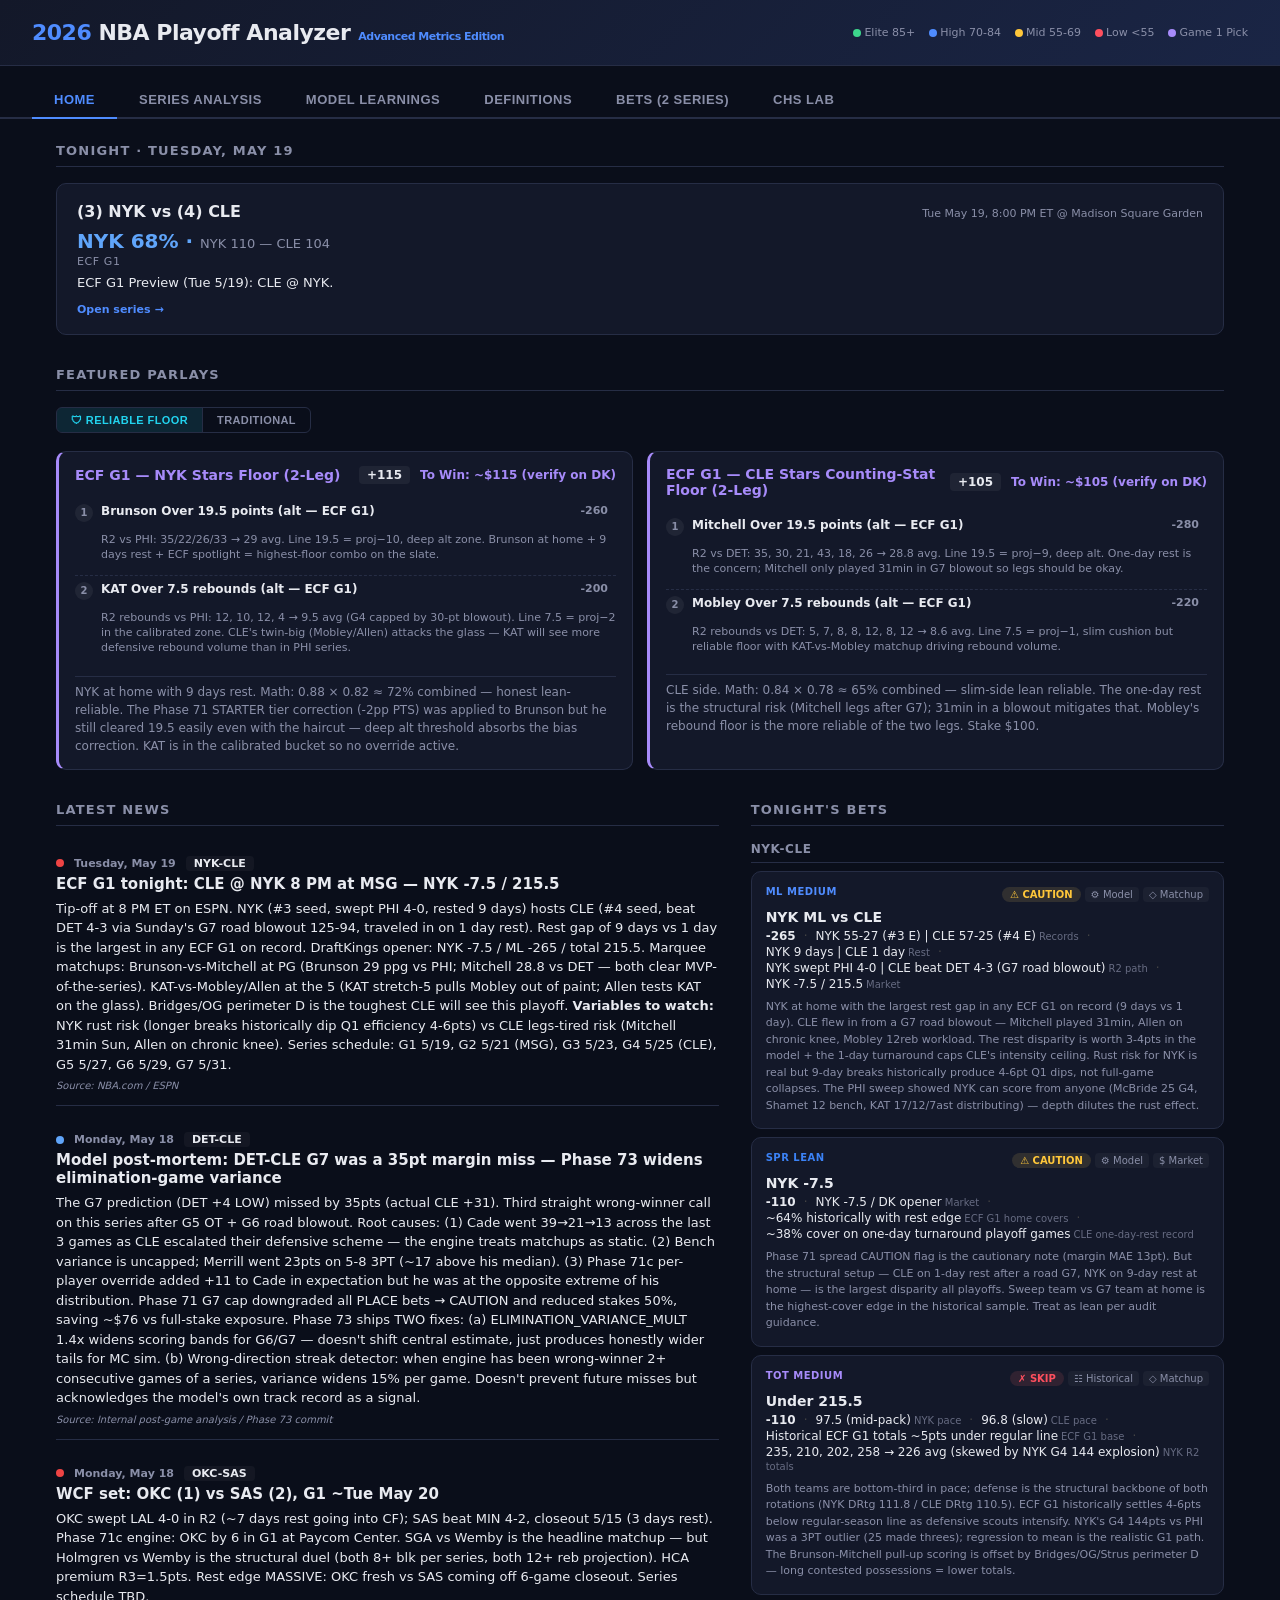
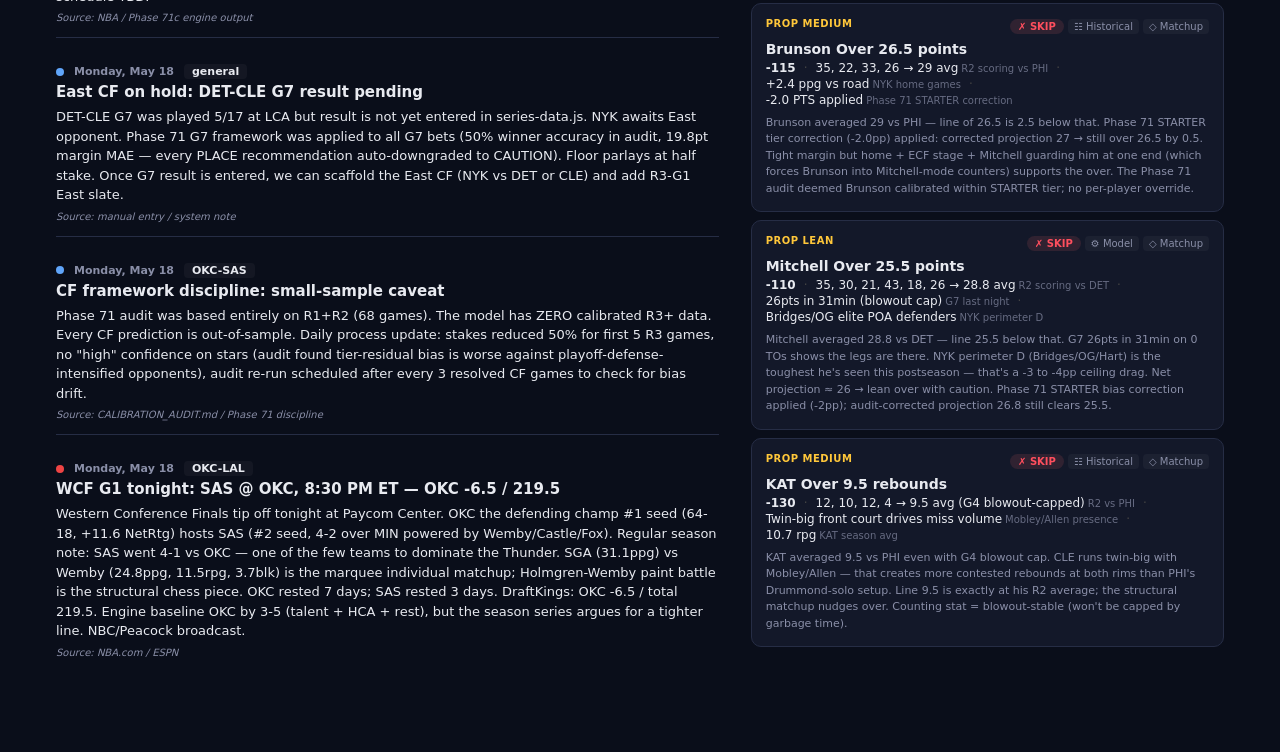
==== commit 9d15f47e: "Phase 73g: Half-integer lines + MC freshness + lineup overrides Three concrete fixes responding to u" ====
--- a/index.html
+++ b/index.html
@@ -118,6 +118,7 @@
 <script src="js/engine/auto-resolve.js"></script>
 <script src="js/engine/projections-chs.js"></script>
 <script src="js/engine/player-tendencies.js"></script>
+<script src="js/engine/lineup-overrides.js"></script>
 <script src="js/engine/monte-carlo.js"></script>
 <script src="js/engine/parlay-builder.js"></script>
 <script src="js/engine/edge-detector.js"></script>
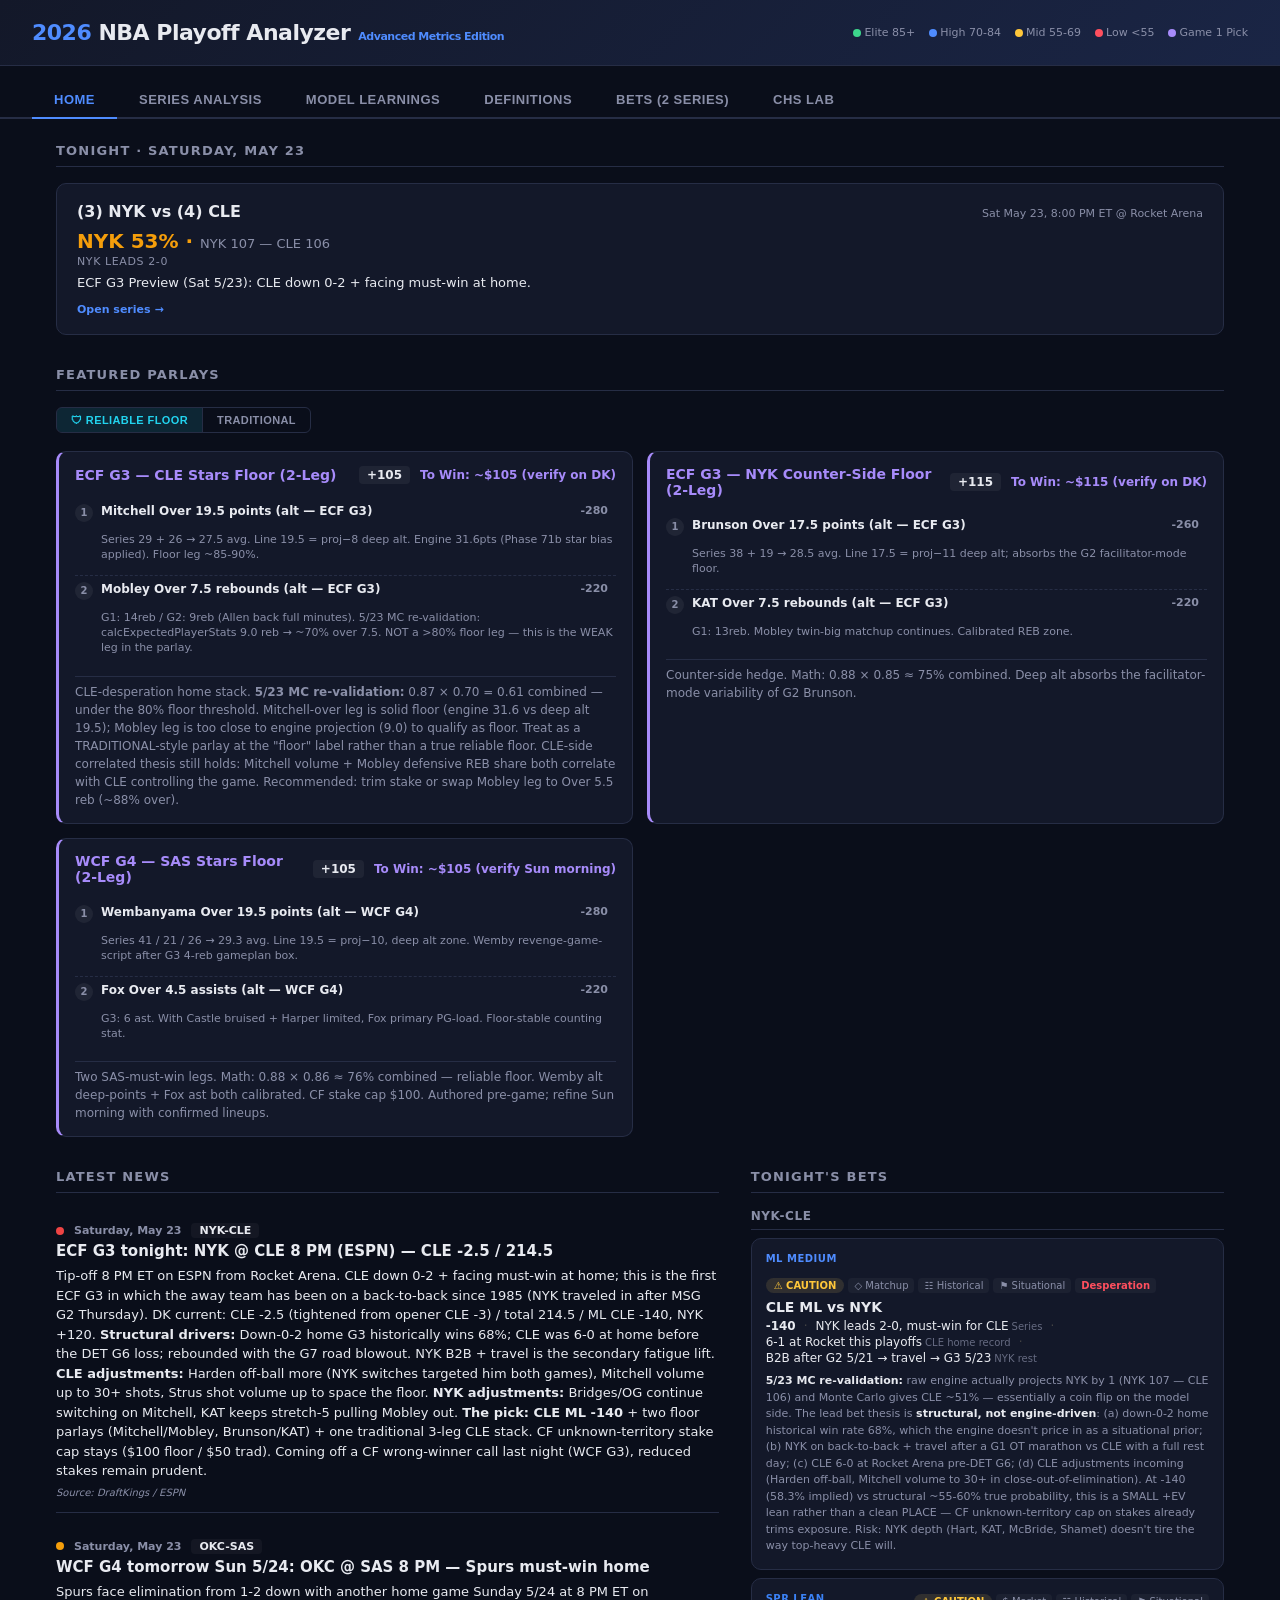
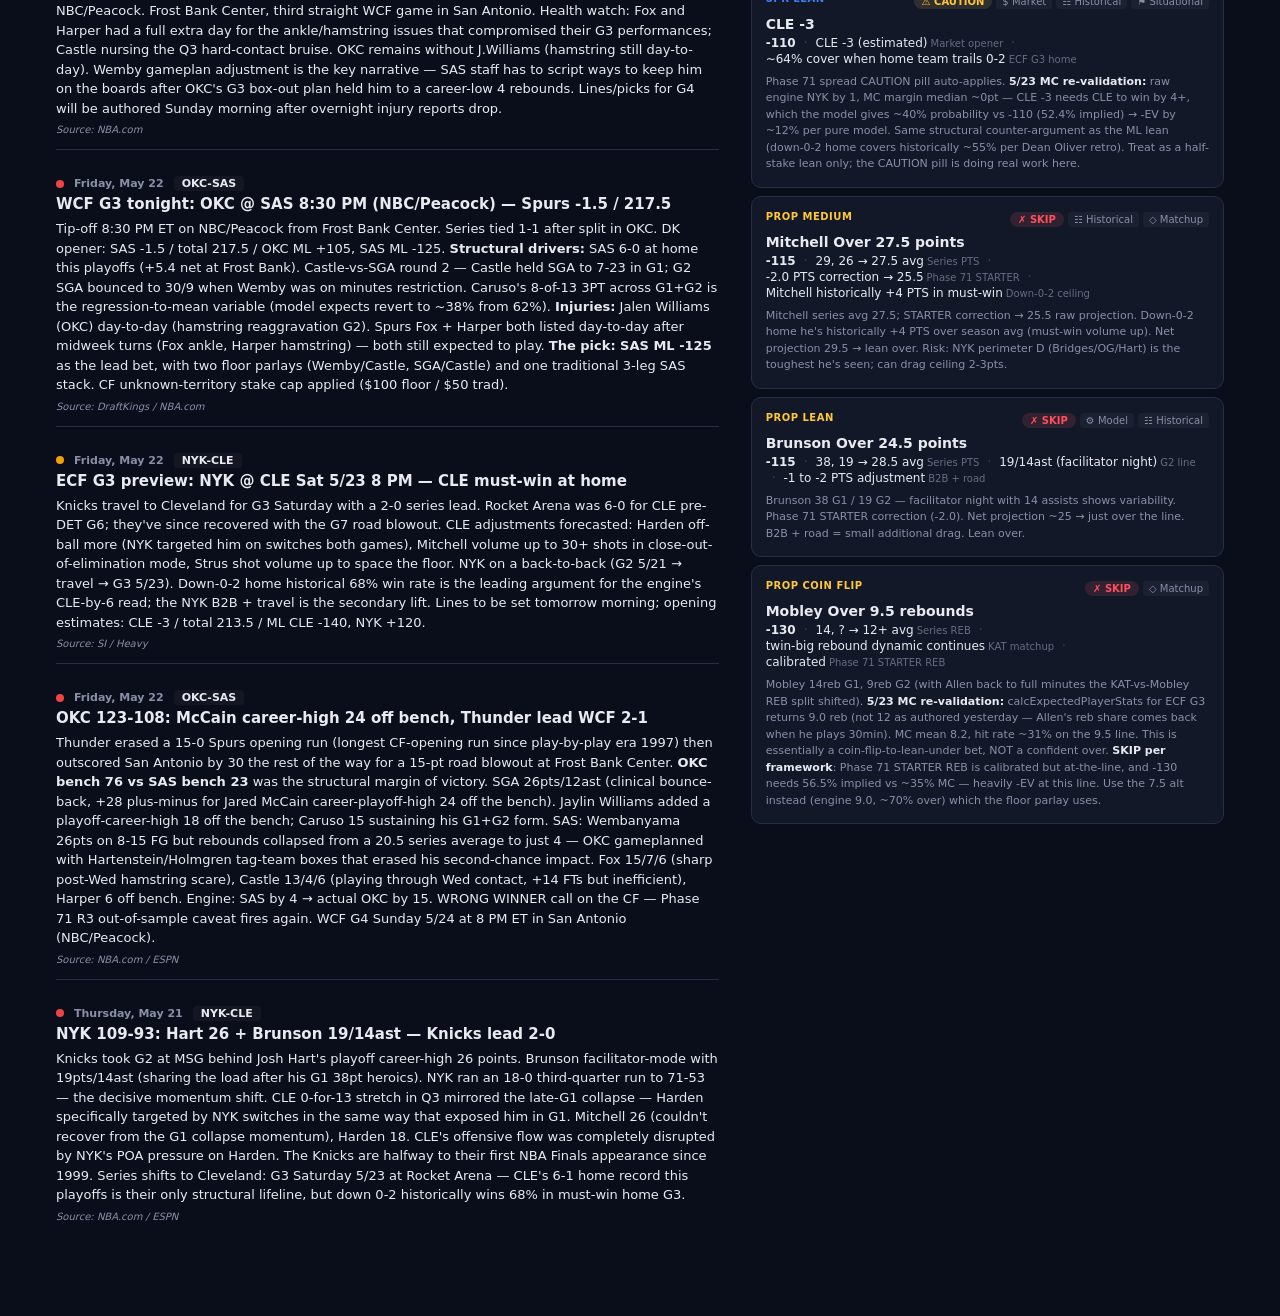
==== commit 55409ab3: "Phase 73m: Going-forward CHS Lab P&L ledger + game-script signals Implements the two halves of the u" ====
--- a/index.html
+++ b/index.html
@@ -98,6 +98,7 @@
 <script src="js/data/bets-data.js"></script>
 <script src="js/data/news.js"></script>
 <script src="js/data/chs-ledger.js"></script>
+<script src="js/data/chs-lab-ledger.js"></script>
 
 <!-- Validators (Tier 1.1) — must run AFTER data files load but BEFORE UI -->
 <script src="js/validators.js"></script>
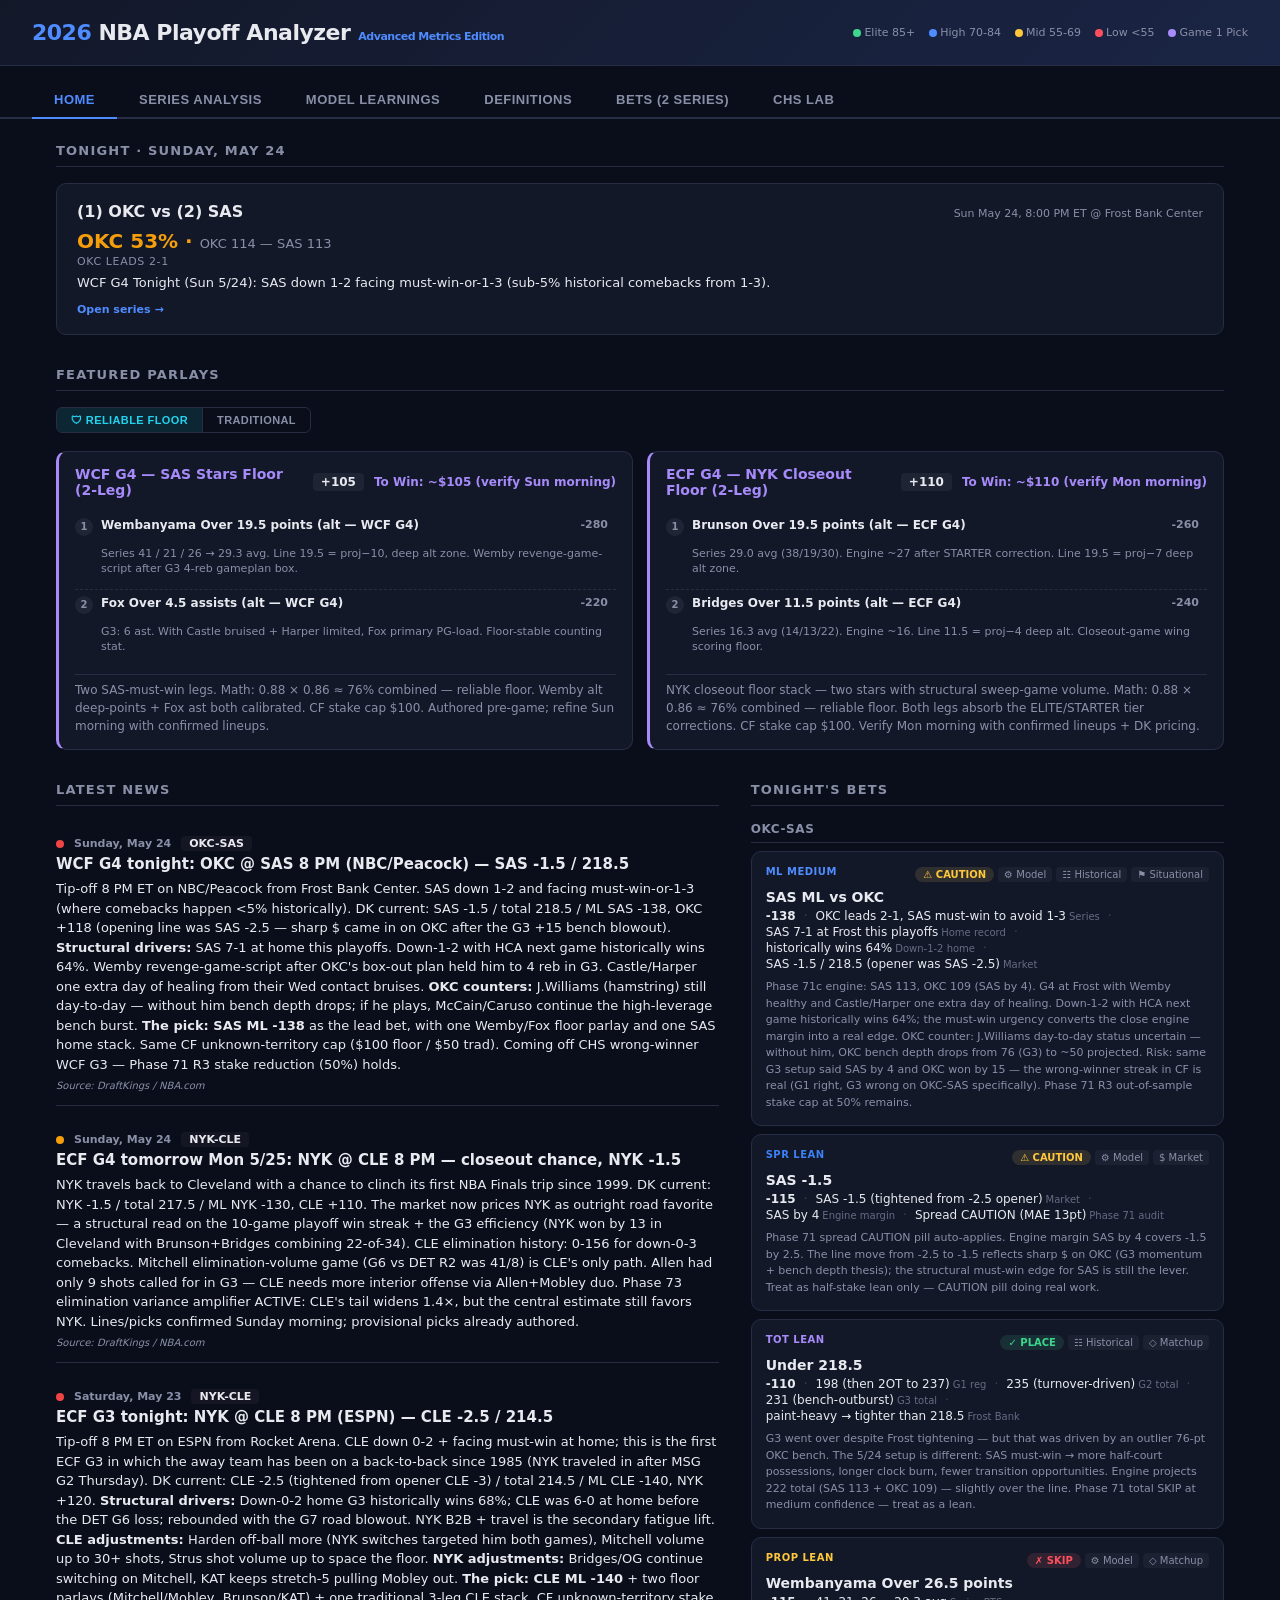
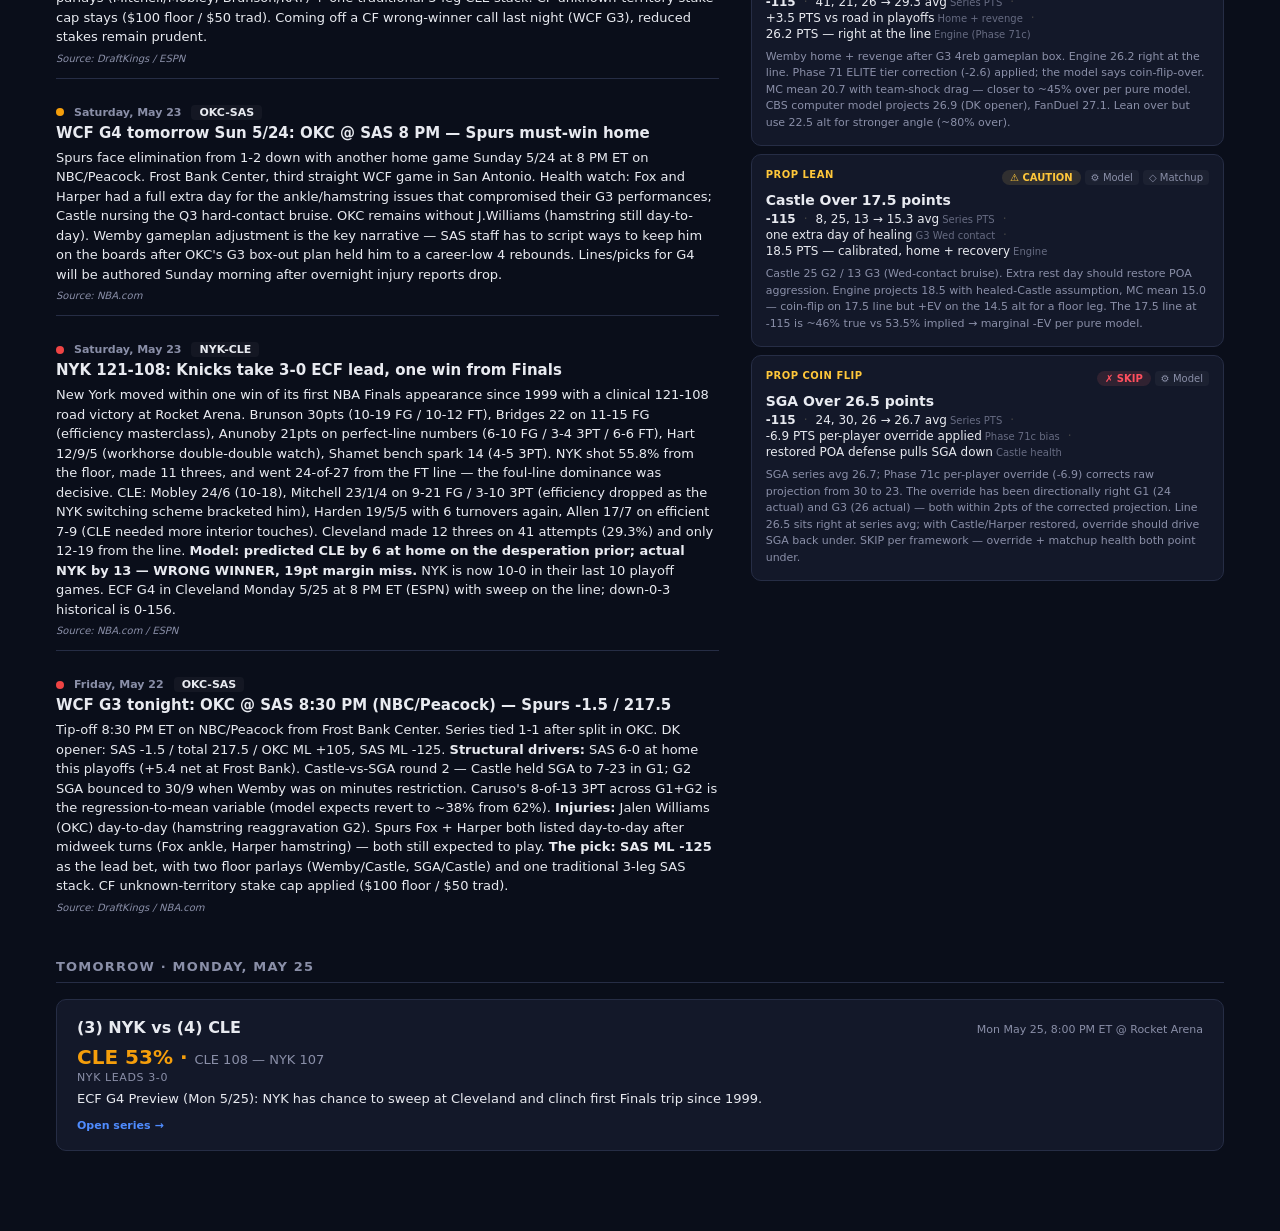
==== commit 056149e1: "Phase 73n: USER_BET_LEDGER — track user-placed parlays + algorithm comparison Adds a third ledger di" ====
--- a/index.html
+++ b/index.html
@@ -99,6 +99,7 @@
 <script src="js/data/news.js"></script>
 <script src="js/data/chs-ledger.js"></script>
 <script src="js/data/chs-lab-ledger.js"></script>
+<script src="js/data/user-bet-ledger.js"></script>
 
 <!-- Validators (Tier 1.1) — must run AFTER data files load but BEFORE UI -->
 <script src="js/validators.js"></script>
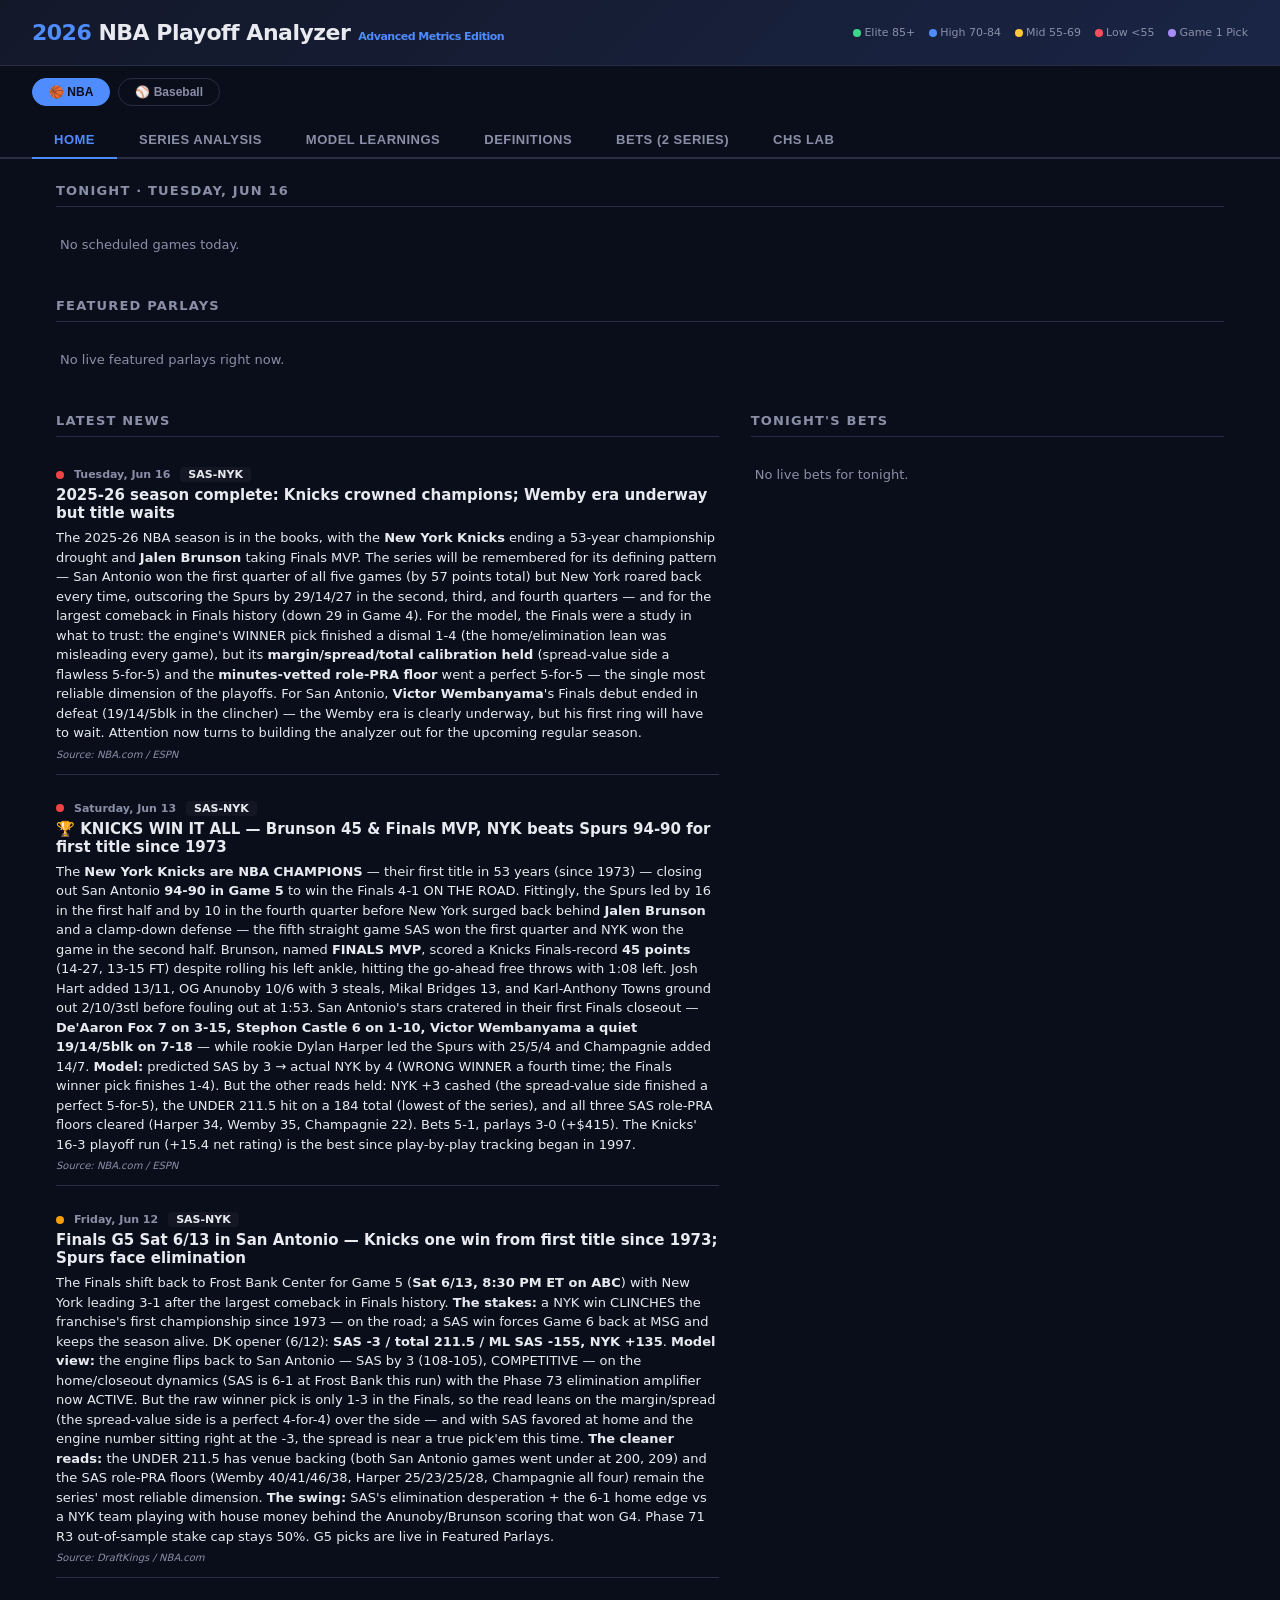
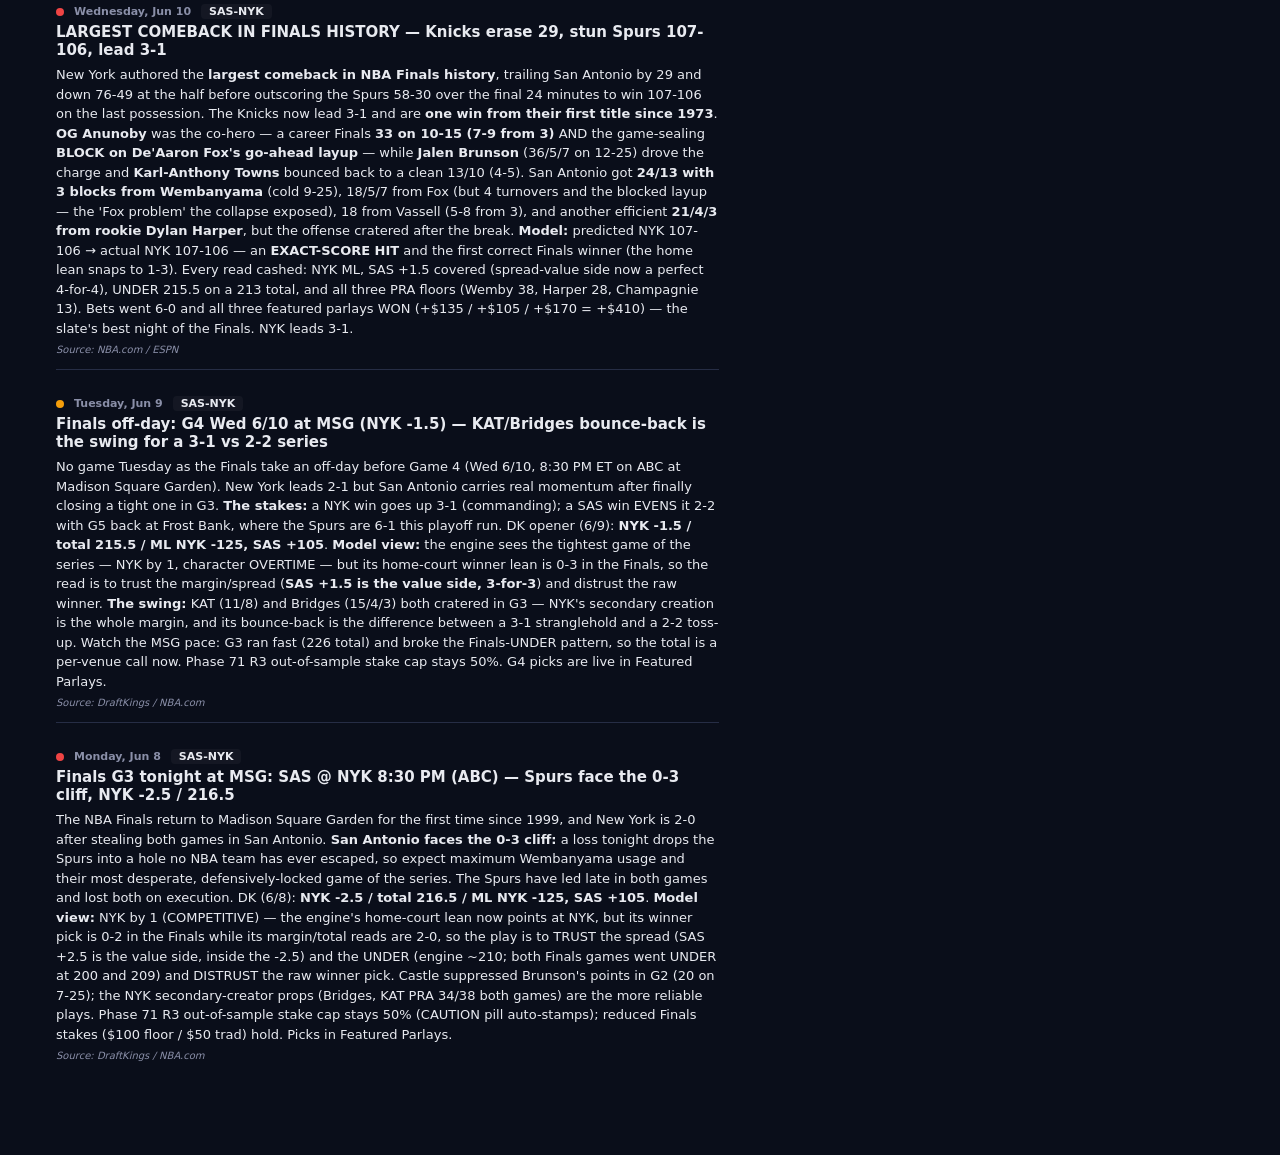
==== commit 1739c87e: "Add baseball section: sport switcher + js/baseball/ MLB model scaffold Extends the app toward multi-" ====
--- a/index.html
+++ b/index.html
@@ -21,6 +21,10 @@
   </div>
 </div>
 
+<div class="sport-switcher" id="sportSwitcher">
+  <button class="sport-btn active" onclick="switchSport('nba')">🏀 NBA</button>
+  <button class="sport-btn" onclick="switchSport('baseball')">⚾ Baseball</button>
+</div>
 <div class="page-nav" id="pageNav">
   <button class="page-nav-btn active" onclick="switchPage('home')">Home</button>
   <button class="page-nav-btn" onclick="switchPage('series')">Series Analysis</button>
@@ -28,6 +32,10 @@
   <button class="page-nav-btn" onclick="switchPage('definitions')">Definitions</button>
   <button class="page-nav-btn" onclick="switchPage('bets')">Bets</button>
   <button class="page-nav-btn" onclick="switchPage('chs-lab')">CHS Lab</button>
+</div>
+<div class="page-nav" id="pageNavMlb" style="display:none">
+  <button class="page-nav-btn mlb-nav-btn active" onclick="switchBaseballPage('schedule')">Schedule</button>
+  <button class="page-nav-btn mlb-nav-btn" onclick="switchBaseballPage('bets')">Bets</button>
 </div>
 <div class="tabs" id="tabs"></div>
 <div class="main" id="main"></div>
@@ -139,6 +147,19 @@
 <script src="js/ui/chs-lab.js"></script>
 <script src="js/ui/navigation.js"></script>
 
+<!-- ============================================================ -->
+<!-- Baseball (MLB) — additive namespace, isolated MLB_* globals  -->
+<!-- Loads after edge-detector/risk-controls (reuse) + navigation -->
+<!-- (switchPage), before app.js. No NBA file is modified.         -->
+<!-- ============================================================ -->
+<script src="js/baseball/data/mlb-constants.js"></script>
+<script src="js/baseball/data/mlb-schedule.js"></script>
+<script src="js/baseball/data/mlb-bets.js"></script>
+<script src="js/baseball/engine/mlb-validators.js"></script>
+<script src="js/baseball/engine/mlb-projection.js"></script>
+<script src="js/baseball/engine/mlb-monte-carlo.js"></script>
+<script src="js/baseball/ui/baseball.js"></script>
+
 <!-- Boot -->
 <script src="js/app.js"></script>
 
--- a/css/styles.css
+++ b/css/styles.css
@@ -257,6 +257,11 @@
   .page-nav-btn { padding:10px 22px; cursor:pointer; font-size:13px; font-weight:700; background:transparent; color:var(--text-dim); border:none; border-bottom:2px solid transparent; margin-bottom:-2px; transition:all 0.2s; text-transform:uppercase; letter-spacing:0.5px; }
   .page-nav-btn:hover { color:var(--text); background:rgba(255,255,255,0.03); }
   .page-nav-btn.active { color:var(--accent); border-bottom-color:var(--accent); }
+  /* Sport switcher (NBA <-> Baseball) — additive, baseball scaffold */
+  .sport-switcher { display:flex; gap:8px; padding:12px 32px 0; background:var(--bg); }
+  .sport-btn { padding:6px 16px; cursor:pointer; font-size:12px; font-weight:700; background:transparent; color:var(--text-dim); border:1px solid var(--border); border-radius:20px; transition:all 0.2s; }
+  .sport-btn:hover { color:var(--text); border-color:var(--text-dim); }
+  .sport-btn.active { color:var(--bg); background:var(--accent); border-color:var(--accent); }
 
   /* Learnings & Definitions Pages */
   .page-content { padding:24px 32px 32px; }
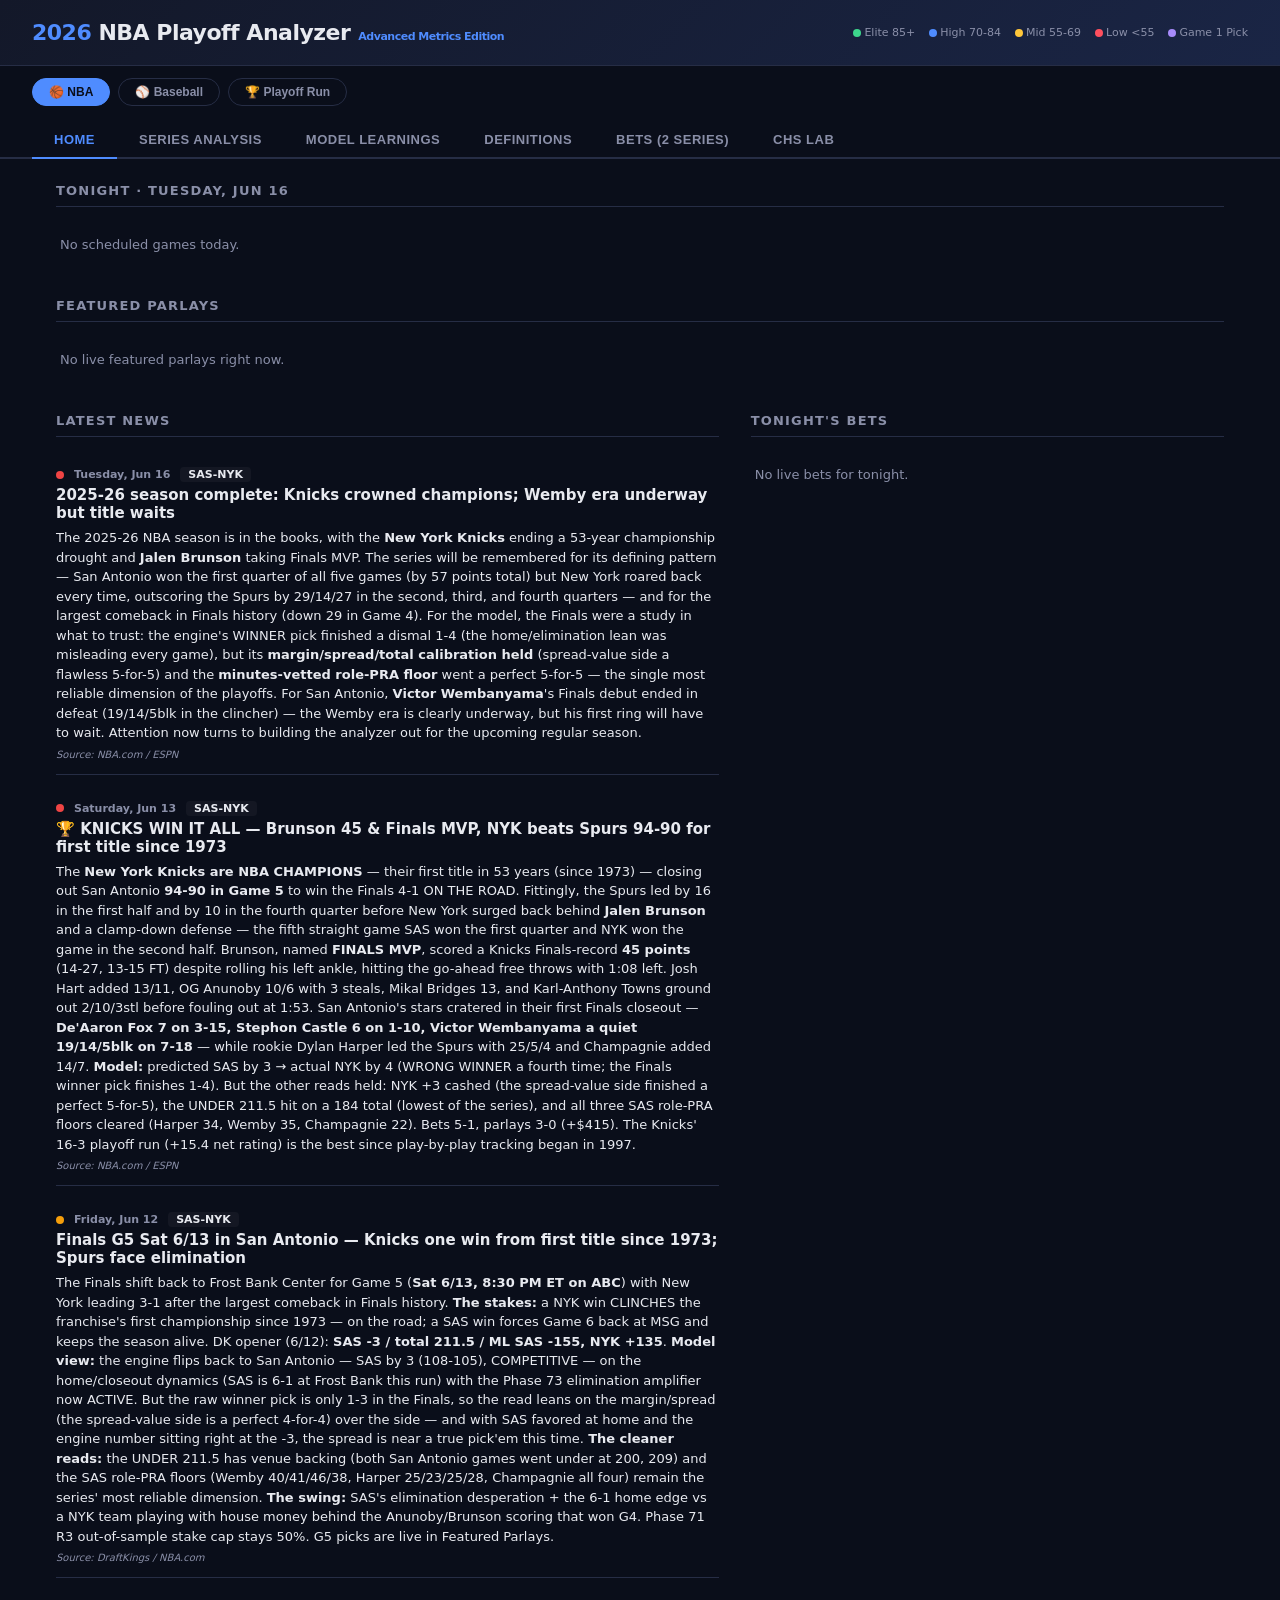
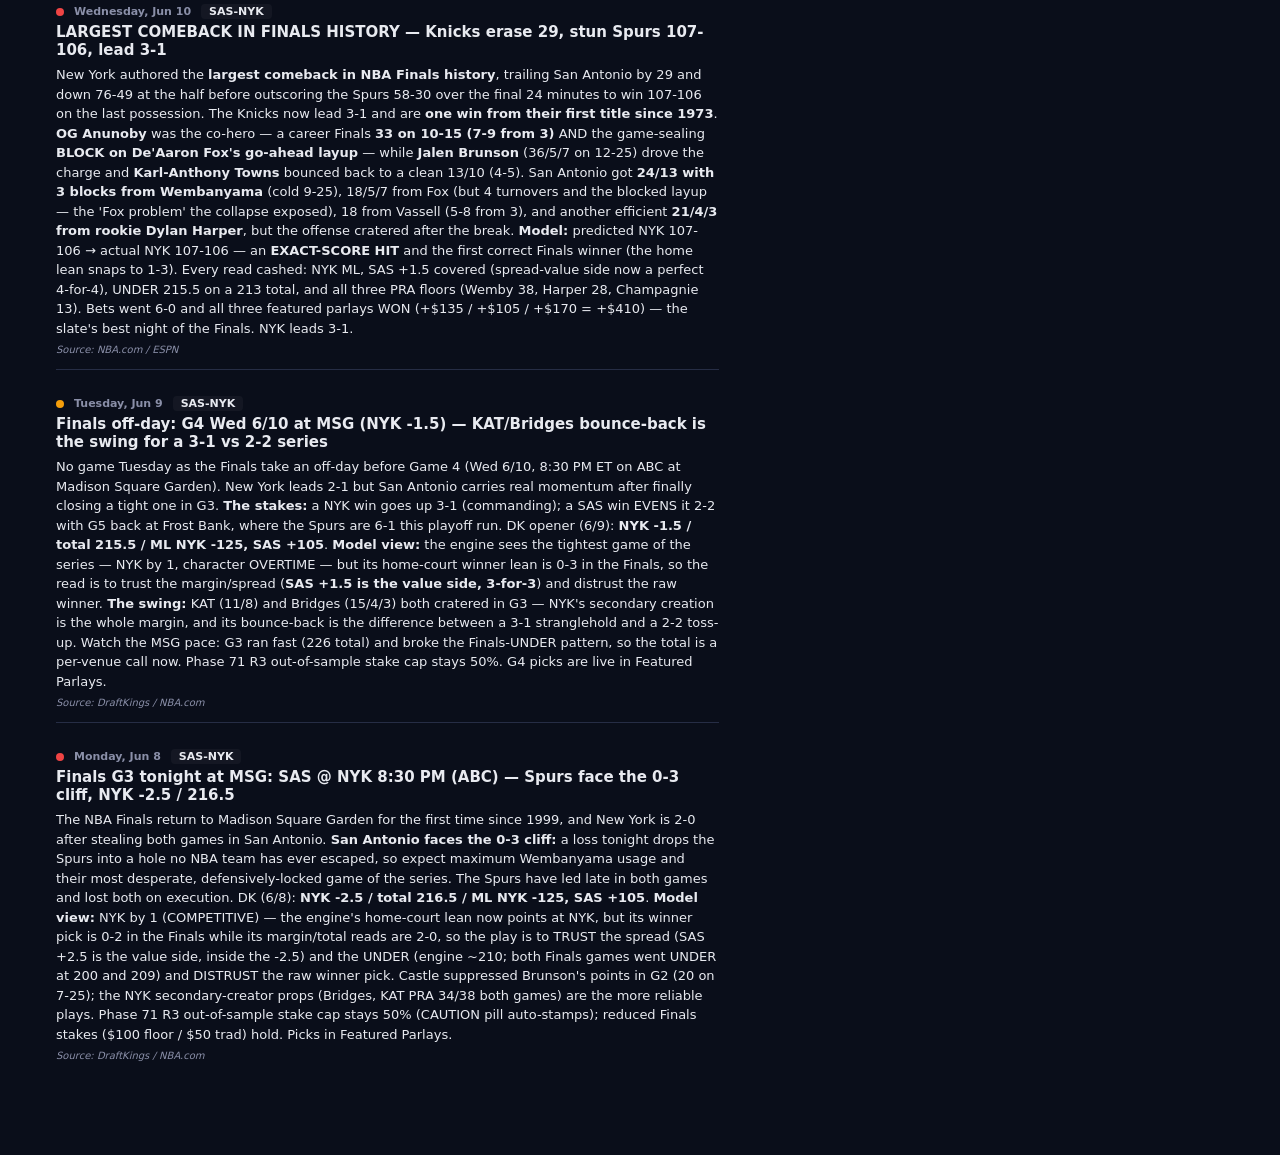
==== commit a38e0502: "Playoff Run Phase 3: playable game UI + stepwise run API + process CVA + save/resume The game is now" ====
--- a/index.html
+++ b/index.html
@@ -24,6 +24,7 @@
 <div class="sport-switcher" id="sportSwitcher">
   <button class="sport-btn active" onclick="switchSport('nba')">🏀 NBA</button>
   <button class="sport-btn" onclick="switchSport('baseball')">⚾ Baseball</button>
+  <button class="sport-btn" onclick="switchSport('game')">🏆 Playoff Run</button>
 </div>
 <div class="page-nav" id="pageNav">
   <button class="page-nav-btn active" onclick="switchPage('home')">Home</button>
@@ -160,6 +161,24 @@
 <script src="js/baseball/engine/mlb-monte-carlo.js"></script>
 <script src="js/baseball/ui/baseball.js"></script>
 
+<!-- ============================================================ -->
+<!-- Playoff Run (coaching sim game) — additive js/game/ namespace  -->
+<!-- Derives GAME_TEAM_DB from SERIES_DATA at load; GAME_* globals  -->
+<!-- only. Entry: renderGameSection via switchSport('game').        -->
+<!-- ============================================================ -->
+<script src="js/game/data/game-constants.js"></script>
+<script src="js/game/data/coach-profiles.js"></script>
+<script src="js/game/data/team-db.js"></script>
+<script src="js/game/engine/matchup-factory.js"></script>
+<script src="js/game/engine/capacity.js"></script>
+<script src="js/game/engine/regime.js"></script>
+<script src="js/game/engine/trajectory.js"></script>
+<script src="js/game/engine/coach-ai.js"></script>
+<script src="js/game/engine/game-sim.js"></script>
+<script src="js/game/engine/injury-gen.js"></script>
+<script src="js/game/run-state.js"></script>
+<script src="js/game/ui/game-ui.js"></script>
+
 <!-- Boot -->
 <script src="js/app.js"></script>
 
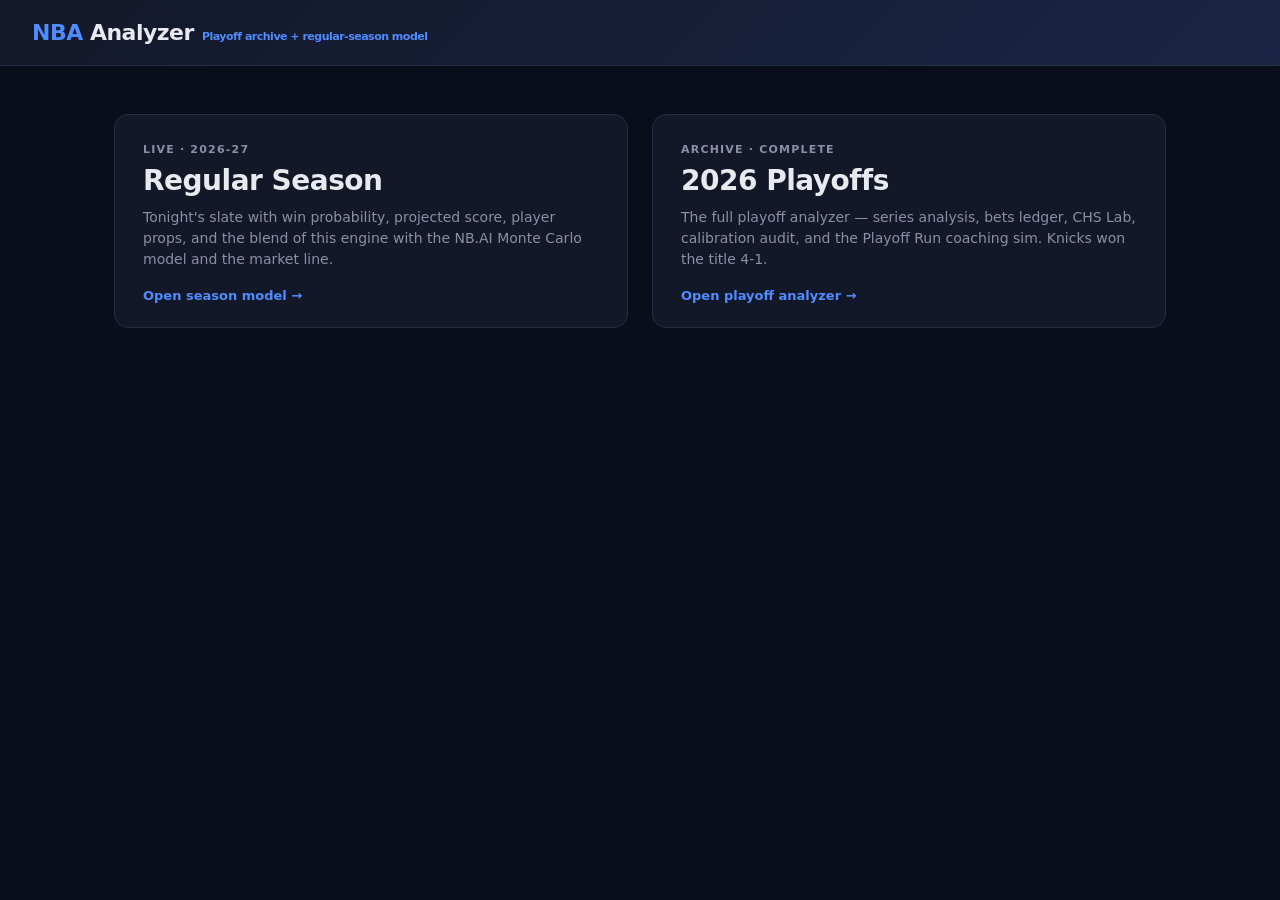
==== commit 50ab3f85: "Add 2026-27 regular-season model + landing page; archive playoff app at playoffs.html - index.html i" ====
--- a/index.html
+++ b/index.html
@@ -3,184 +3,30 @@
 <head>
 <meta charset="UTF-8">
 <meta name="viewport" content="width=device-width, initial-scale=1.0">
-<title>2026 NBA Playoff Analyzer — Advanced Edition</title>
+<title>NBA Analyzer</title>
 <link rel="stylesheet" href="css/styles.css">
+<link rel="stylesheet" href="css/season.css">
 </head>
 <body>
 
 <div class="header">
-  <h1><span>2026</span> NBA Playoff Analyzer<span class="header-sub">Advanced Metrics Edition</span></h1>
-  <div class="header-right">
-    <div class="legend">
-      <span><span class="legend-dot" style="background:var(--green)"></span>Elite 85+</span>
-      <span><span class="legend-dot" style="background:var(--accent)"></span>High 70-84</span>
-      <span><span class="legend-dot" style="background:var(--yellow)"></span>Mid 55-69</span>
-      <span><span class="legend-dot" style="background:var(--red)"></span>Low &lt;55</span>
-      <span><span class="legend-dot" style="background:var(--purple)"></span>Game 1 Pick</span>
-    </div>
-  </div>
+  <h1><span>NBA</span> Analyzer<span class="header-sub">Playoff archive + regular-season model</span></h1>
 </div>
 
-<div class="sport-switcher" id="sportSwitcher">
-  <button class="sport-btn active" onclick="switchSport('nba')">🏀 NBA</button>
-  <button class="sport-btn" onclick="switchSport('baseball')">⚾ Baseball</button>
-  <button class="sport-btn" onclick="switchSport('game')">🏆 Playoff Run</button>
+<div class="landing">
+  <a class="landing-card" href="season.html">
+    <div class="landing-eyebrow">Live · 2026-27</div>
+    <div class="landing-title">Regular Season</div>
+    <div class="landing-body">Tonight's slate with win probability, projected score, player props, and the blend of this engine with the NB.AI Monte Carlo model and the market line.</div>
+    <div class="landing-link">Open season model →</div>
+  </a>
+  <a class="landing-card" href="playoffs.html">
+    <div class="landing-eyebrow">Archive · complete</div>
+    <div class="landing-title">2026 Playoffs</div>
+    <div class="landing-body">The full playoff analyzer — series analysis, bets ledger, CHS Lab, calibration audit, and the Playoff Run coaching sim. Knicks won the title 4-1.</div>
+    <div class="landing-link">Open playoff analyzer →</div>
+  </a>
 </div>
-<div class="page-nav" id="pageNav">
-  <button class="page-nav-btn active" onclick="switchPage('home')">Home</button>
-  <button class="page-nav-btn" onclick="switchPage('series')">Series Analysis</button>
-  <button class="page-nav-btn" onclick="switchPage('learnings')">Model Learnings</button>
-  <button class="page-nav-btn" onclick="switchPage('definitions')">Definitions</button>
-  <button class="page-nav-btn" onclick="switchPage('bets')">Bets</button>
-  <button class="page-nav-btn" onclick="switchPage('chs-lab')">CHS Lab</button>
-</div>
-<div class="page-nav" id="pageNavMlb" style="display:none">
-  <button class="page-nav-btn mlb-nav-btn active" onclick="switchBaseballPage('schedule')">Schedule</button>
-  <button class="page-nav-btn mlb-nav-btn" onclick="switchBaseballPage('bets')">Bets</button>
-</div>
-<div class="tabs" id="tabs"></div>
-<div class="main" id="main"></div>
-
-<!-- Game Result Modal -->
-<div class="modal-overlay" id="gameModal">
-  <div class="modal">
-    <h2 id="modalTitle">Update Game Result</h2>
-    <label>Winning Team</label>
-    <select id="modalWinner"></select>
-    <label>Score (Winner)</label>
-    <input type="number" id="modalScoreW" placeholder="e.g. 112">
-    <label>Score (Loser)</label>
-    <input type="number" id="modalScoreL" placeholder="e.g. 104">
-    <label>Notable Performances (optional)</label>
-    <textarea id="modalNotes" placeholder="e.g. LeBron 38pts 12reb, KD struggled 14pts on 5/19 shooting"></textarea>
-    <div class="modal-btns">
-      <button class="btn btn-primary" onclick="saveGameResult()">Save Result</button>
-      <button class="btn btn-secondary" onclick="closeModal()">Cancel</button>
-    </div>
-  </div>
-</div>
-
-<!-- External Factor Modal -->
-<div class="modal-overlay" id="factorModal">
-  <div class="modal">
-    <h2>Add External Factor</h2>
-    <label>Team</label>
-    <select id="factorTeam"></select>
-    <label>Player Affected (optional)</label>
-    <input type="text" id="factorPlayer" placeholder="e.g. Kevin Durant">
-    <label>Factor Description</label>
-    <textarea id="factorDesc" placeholder="e.g. Locker room tension after social media controversy"></textarea>
-    <label>Impact on Rating</label>
-    <select id="factorImpact">
-      <option value="-10">Major Negative (-10)</option>
-      <option value="-5">Moderate Negative (-5)</option>
-      <option value="-3" selected>Minor Negative (-3)</option>
-      <option value="0">Neutral (0)</option>
-      <option value="3">Minor Positive (+3)</option>
-      <option value="5">Moderate Positive (+5)</option>
-      <option value="10">Major Positive (+10)</option>
-    </select>
-    <label>Category</label>
-    <select id="factorCategory">
-      <option value="personal">Personal / Off-Court</option>
-      <option value="injury">Injury / Health</option>
-      <option value="chemistry">Team Chemistry</option>
-      <option value="motivation">Motivation / Narrative</option>
-      <option value="role">Role Change</option>
-    </select>
-    <div class="modal-btns">
-      <button class="btn btn-primary" onclick="saveExternalFactor()">Add Factor</button>
-      <button class="btn btn-secondary" onclick="closeFactorModal()">Cancel</button>
-    </div>
-  </div>
-</div>
-
-<!-- ============================================================ -->
-<!-- Scripts loaded in dependency order                            -->
-<!-- ============================================================ -->
-
-<!-- Data layer (no dependencies) -->
-<script src="js/data/constants.js"></script>
-<script src="js/data/series-data.js"></script>
-<script src="js/data/boxscores.js"></script>
-<script src="js/data/historical.js"></script>
-<script src="js/data/bets-data.js"></script>
-<script src="js/data/news.js"></script>
-<script src="js/data/chs-ledger.js"></script>
-<script src="js/data/chs-lab-ledger.js"></script>
-<script src="js/data/user-bet-ledger.js"></script>
-
-<!-- Validators (Tier 1.1) — must run AFTER data files load but BEFORE UI -->
-<script src="js/validators.js"></script>
-
-<!-- Utilities & state (depends on data) -->
-<script src="js/utils.js"></script>
-<script src="js/state.js"></script>
-
-<!-- Calculation engine (depends on data + state + utils) -->
-<script src="js/engine/fatigue.js"></script>
-<script src="js/engine/chemistry.js"></script>
-<script src="js/engine/matchups.js"></script>
-<script src="js/engine/ratings.js"></script>
-<script src="js/engine/scenarios.js"></script>
-<script src="js/engine/projections.js"></script>
-<script src="js/engine/simulation.js"></script>
-<script src="js/engine/graduation.js"></script>
-<script src="js/engine/auto-resolve.js"></script>
-<script src="js/engine/projections-chs.js"></script>
-<script src="js/engine/player-tendencies.js"></script>
-<script src="js/engine/lineup-overrides.js"></script>
-<script src="js/engine/monte-carlo.js"></script>
-<script src="js/engine/parlay-builder.js"></script>
-<script src="js/engine/edge-detector.js"></script>
-<script src="js/engine/risk-controls.js"></script>
-<script src="js/engine/risk-analytics.js"></script>
-
-<!-- UI layer (depends on engine + state) -->
-<script src="js/ui/components.js"></script>
-<script src="js/ui/modals.js"></script>
-<script src="js/ui/series-renderer.js"></script>
-<script src="js/ui/learnings.js"></script>
-<script src="js/ui/definitions.js"></script>
-<script src="js/ui/bet-card.js"></script>
-<script src="js/ui/bets.js"></script>
-<script src="js/ui/home.js"></script>
-<script src="js/ui/chs-lab.js"></script>
-<script src="js/ui/navigation.js"></script>
-
-<!-- ============================================================ -->
-<!-- Baseball (MLB) — additive namespace, isolated MLB_* globals  -->
-<!-- Loads after edge-detector/risk-controls (reuse) + navigation -->
-<!-- (switchPage), before app.js. No NBA file is modified.         -->
-<!-- ============================================================ -->
-<script src="js/baseball/data/mlb-constants.js"></script>
-<script src="js/baseball/data/mlb-schedule.js"></script>
-<script src="js/baseball/data/mlb-bets.js"></script>
-<script src="js/baseball/engine/mlb-validators.js"></script>
-<script src="js/baseball/engine/mlb-projection.js"></script>
-<script src="js/baseball/engine/mlb-monte-carlo.js"></script>
-<script src="js/baseball/ui/baseball.js"></script>
-
-<!-- ============================================================ -->
-<!-- Playoff Run (coaching sim game) — additive js/game/ namespace  -->
-<!-- Derives GAME_TEAM_DB from SERIES_DATA at load; GAME_* globals  -->
-<!-- only. Entry: renderGameSection via switchSport('game').        -->
-<!-- ============================================================ -->
-<script src="js/game/data/game-constants.js"></script>
-<script src="js/game/data/coach-profiles.js"></script>
-<script src="js/game/data/team-db.js"></script>
-<script src="js/game/engine/matchup-factory.js"></script>
-<script src="js/game/engine/capacity.js"></script>
-<script src="js/game/engine/regime.js"></script>
-<script src="js/game/engine/trajectory.js"></script>
-<script src="js/game/engine/coach-ai.js"></script>
-<script src="js/game/engine/game-sim.js"></script>
-<script src="js/game/engine/injury-gen.js"></script>
-<script src="js/game/run-state.js"></script>
-<script src="js/game/ui/game-ui.js"></script>
-
-<!-- Boot -->
-<script src="js/app.js"></script>
 
 </body>
 </html>
--- a/css/season.css
+++ b/css/season.css
@@ -0,0 +1,103 @@
+/* ============================================================
+   Landing page + 2026-27 regular-season page
+   Shares the design tokens in styles.css.
+   ============================================================ */
+
+.landing { max-width:1100px; margin:0 auto; padding:48px 24px; display:grid; grid-template-columns:repeat(auto-fit, minmax(320px, 1fr)); gap:24px; }
+.landing-card { display:block; background:var(--card); border:1px solid var(--border); border-radius:14px; padding:28px 28px 24px; color:var(--text); text-decoration:none; transition:border-color 0.15s, transform 0.15s; }
+.landing-card:hover { border-color:var(--accent); transform:translateY(-2px); }
+.landing-eyebrow { font-size:11px; font-weight:700; letter-spacing:1.2px; text-transform:uppercase; color:var(--text-dim); }
+.landing-title { font-size:28px; font-weight:700; margin:8px 0 10px; letter-spacing:-0.5px; }
+.landing-body { font-size:14px; color:var(--text-dim); line-height:1.5; }
+.landing-link { margin-top:18px; font-size:13px; font-weight:600; color:var(--accent); }
+
+.season-nav a { color:var(--text-dim); text-decoration:none; font-size:12px; font-weight:700; text-transform:uppercase; letter-spacing:0.6px; margin-left:18px; }
+.season-nav a:hover, .season-nav a.active { color:var(--accent); }
+
+.season-status { display:flex; flex-wrap:wrap; gap:8px 18px; align-items:center; padding:12px 32px; font-size:12px; color:var(--text-dim); border-bottom:1px solid var(--border); }
+.season-status b { color:var(--text); font-weight:600; }
+.season-status .warn { color:var(--yellow); }
+.season-status button { margin-left:auto; }
+
+.season-page { max-width:1400px; margin:0 auto; padding:24px 24px 64px; }
+.season-grid { display:grid; grid-template-columns:repeat(auto-fit, minmax(380px, 1fr)); gap:16px; }
+
+.sg-card { background:var(--card); border:1px solid var(--border); border-radius:12px; padding:18px 20px; cursor:pointer; transition:border-color 0.15s; }
+.sg-card:hover { border-color:var(--accent); }
+.sg-card.open { border-color:var(--accent); cursor:default; }
+.sg-head { display:flex; justify-content:space-between; align-items:baseline; gap:12px; flex-wrap:wrap; }
+.sg-matchup { font-size:17px; font-weight:700; }
+.sg-when { font-size:11px; color:var(--text-dim); }
+.sg-pick { font-size:22px; font-weight:700; margin:10px 0 2px; }
+.sg-pick small { font-size:12px; font-weight:500; color:var(--text-dim); margin-left:8px; }
+.sg-score { font-size:13px; color:var(--text-dim); margin-bottom:12px; }
+.sg-chips { display:flex; gap:8px; flex-wrap:wrap; }
+.chip { display:inline-flex; flex-direction:column; min-width:84px; padding:7px 10px; border-radius:8px; background:rgba(255,255,255,0.04); border:1px solid var(--border); }
+.chip-label { font-size:10px; text-transform:uppercase; letter-spacing:0.6px; color:var(--text-dim); }
+.chip-value { font-size:15px; font-weight:700; }
+.chip-sub { font-size:10px; color:var(--text-dim); }
+.chip.blend { border-color:var(--accent); background:rgba(79,140,255,0.08); }
+.chip.market { border-color:var(--border); }
+.chip.missing .chip-value { color:var(--text-dim); }
+.sg-flags { margin-top:10px; display:flex; gap:8px; flex-wrap:wrap; font-size:11px; }
+.flag { padding:3px 9px; border-radius:12px; font-weight:700; letter-spacing:0.4px; }
+.flag-agree { background:rgba(61,214,140,0.12); color:var(--green); }
+.flag-disagree { background:rgba(255,199,58,0.14); color:var(--yellow); }
+.flag-edge { background:rgba(79,140,255,0.14); color:var(--accent); }
+.flag-none { background:rgba(255,255,255,0.05); color:var(--text-dim); }
+
+.sg-detail { margin-top:18px; border-top:1px solid var(--border); padding-top:14px; cursor:default; }
+.sg-detail h4 { font-size:11px; text-transform:uppercase; letter-spacing:1px; color:var(--text-dim); margin:14px 0 8px; }
+.sg-detail h4:first-child { margin-top:0; }
+.lineage { width:100%; border-collapse:collapse; font-size:12px; }
+.lineage td { padding:5px 6px; border-bottom:1px solid rgba(255,255,255,0.05); vertical-align:top; }
+.lineage td.num { text-align:right; font-variant-numeric:tabular-nums; white-space:nowrap; }
+.lineage td.detail { color:var(--text-dim); font-size:11px; }
+.pos { color:var(--green); } .neg { color:var(--red); }
+
+.props { width:100%; border-collapse:collapse; font-size:12px; margin-bottom:8px; }
+.props th { text-align:right; font-size:10px; text-transform:uppercase; letter-spacing:0.5px; color:var(--text-dim); padding:4px 6px; border-bottom:1px solid var(--border); }
+.props th:first-child, .props td:first-child { text-align:left; }
+.props td { padding:4px 6px; text-align:right; font-variant-numeric:tabular-nums; border-bottom:1px solid rgba(255,255,255,0.04); }
+.props td.name { font-weight:600; }
+.props td.name small { color:var(--text-dim); font-weight:400; margin-left:6px; }
+.props tr.doubt td { opacity:0.6; }
+.props td.linecell { white-space:nowrap; }
+.props input.line { width:52px; background:var(--bg); color:var(--text); border:1px solid var(--border); border-radius:5px; padding:3px 5px; font-size:12px; text-align:right; }
+.props .pov { display:inline-block; min-width:44px; font-weight:700; }
+
+.season-tabs { display:flex; gap:0; padding:0 32px; border-bottom:2px solid var(--border); overflow-x:auto; }
+.season-tab { padding:12px 22px; cursor:pointer; font-size:12px; font-weight:700; letter-spacing:0.5px; text-transform:uppercase; color:var(--text-dim); background:transparent; border:none; border-bottom:2px solid transparent; margin-bottom:-2px; white-space:nowrap; }
+.season-tab.active { color:var(--accent); border-bottom-color:var(--accent); }
+
+.lab { display:grid; grid-template-columns:minmax(0,1fr) minmax(0,1fr); gap:20px; }
+.lab-col { background:var(--card); border:1px solid var(--border); border-radius:12px; padding:18px 20px; }
+.lab-col h3 { font-size:14px; margin-bottom:10px; }
+.lab-row { display:flex; gap:10px; align-items:center; margin:6px 0; font-size:13px; flex-wrap:wrap; }
+.lab-row label { color:var(--text-dim); min-width:70px; font-size:12px; }
+.lab select, .lab input[type=number] { background:var(--bg); color:var(--text); border:1px solid var(--border); border-radius:6px; padding:6px 8px; font-size:13px; }
+.lab-players { margin-top:10px; max-height:360px; overflow:auto; }
+.lab-player { display:flex; align-items:center; gap:8px; font-size:12px; padding:4px 0; border-bottom:1px solid rgba(255,255,255,0.04); }
+.lab-player .mins { color:var(--text-dim); margin-left:auto; font-variant-numeric:tabular-nums; }
+.lab-player select { padding:2px 4px; font-size:11px; }
+.lab-result { grid-column:1 / -1; }
+
+.ledger table { width:100%; border-collapse:collapse; font-size:12px; }
+.ledger th { text-align:left; font-size:10px; text-transform:uppercase; letter-spacing:0.5px; color:var(--text-dim); padding:6px; border-bottom:1px solid var(--border); }
+.ledger td { padding:6px; border-bottom:1px solid rgba(255,255,255,0.05); font-variant-numeric:tabular-nums; }
+.ledger input { width:46px; background:var(--bg); color:var(--text); border:1px solid var(--border); border-radius:5px; padding:3px 5px; font-size:12px; }
+.scorecard { display:grid; grid-template-columns:repeat(auto-fit, minmax(150px, 1fr)); gap:12px; margin:14px 0 20px; }
+.score-tile { background:var(--card); border:1px solid var(--border); border-radius:10px; padding:12px 14px; }
+.score-tile .t { font-size:10px; text-transform:uppercase; letter-spacing:0.6px; color:var(--text-dim); }
+.score-tile .v { font-size:20px; font-weight:700; margin-top:4px; }
+.score-tile .s { font-size:11px; color:var(--text-dim); }
+
+.import-box textarea { width:100%; min-height:140px; background:var(--bg); color:var(--text); border:1px solid var(--border); border-radius:8px; padding:10px; font-family:monospace; font-size:11px; }
+.muted { color:var(--text-dim); font-size:12px; }
+.btn-sm { padding:6px 12px; font-size:12px; }
+
+@media (max-width: 820px) {
+  .lab { grid-template-columns:1fr; }
+  .season-grid { grid-template-columns:1fr; }
+  .season-status, .season-tabs, .season-page { padding-left:16px; padding-right:16px; }
+}
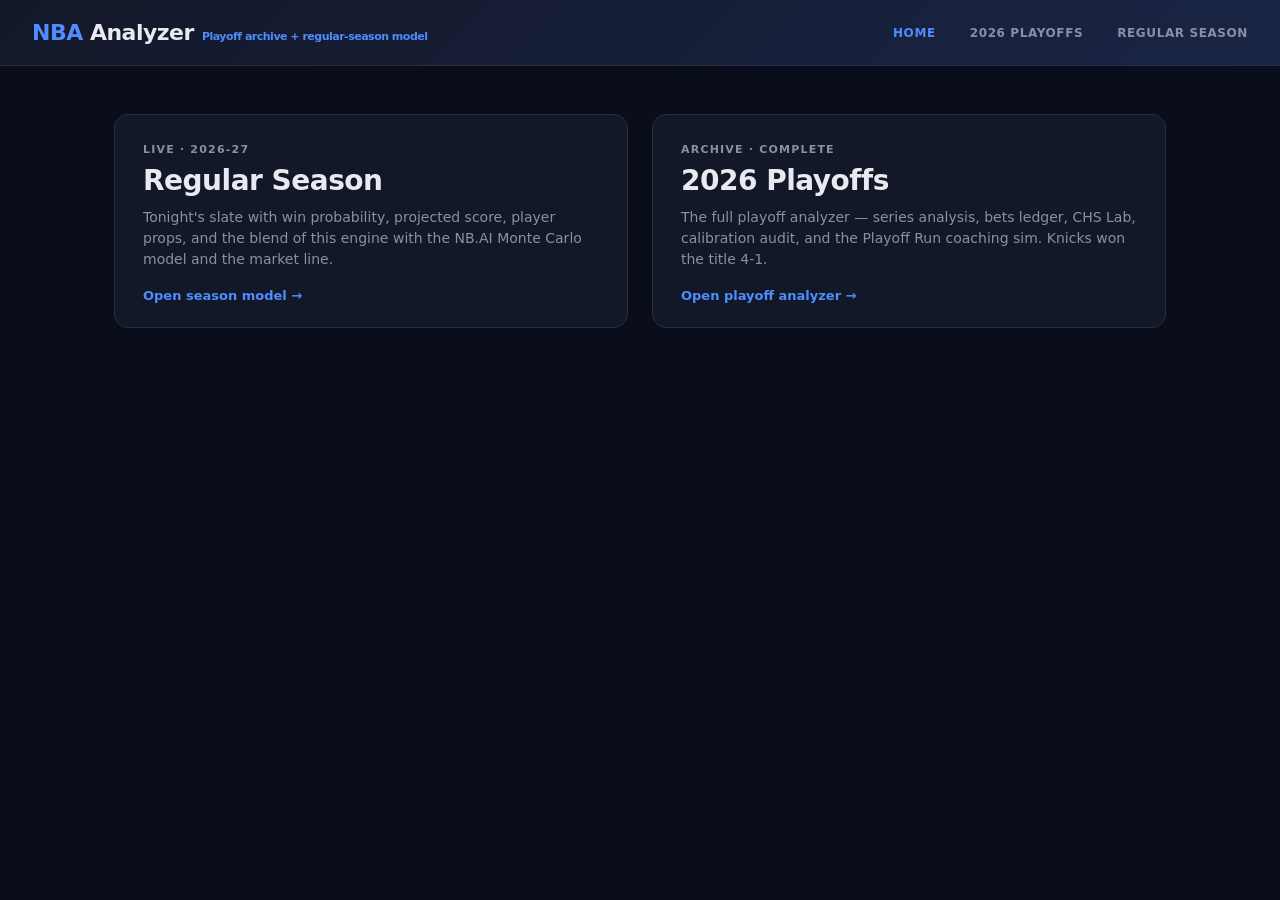
==== commit 96e199a4: "One navigation bar on every page Home / 2026 Playoffs / Regular Season, the season page's bar, now o" ====
--- a/index.html
+++ b/index.html
@@ -4,13 +4,18 @@
 <meta charset="UTF-8">
 <meta name="viewport" content="width=device-width, initial-scale=1.0">
 <title>NBA Analyzer</title>
-<link rel="stylesheet" href="css/styles.css">
+<link rel="stylesheet" href="css/styles.css?v=nav-2">
 <link rel="stylesheet" href="css/season.css">
 </head>
 <body>
 
 <div class="header">
   <h1><span>NBA</span> Analyzer<span class="header-sub">Playoff archive + regular-season model</span></h1>
+  <div class="header-right site-nav">
+    <a href="index.html" class="active">Home</a>
+    <a href="playoffs.html">2026 Playoffs</a>
+    <a href="season.html">Regular Season</a>
+  </div>
 </div>
 
 <div class="landing">
--- a/css/styles.css
+++ b/css/styles.css
@@ -27,6 +27,11 @@
   .header h1 span { color: var(--accent); }
   .header-sub { font-size:11px; color:var(--text-dim); margin-left:8px; }
   .header-right { display:flex; gap:16px; align-items:center; flex-wrap:wrap; }
+  /* Site navigation — the same bar on every page (index, playoffs, season) */
+  .site-nav a { color:var(--text-dim); text-decoration:none; font-size:12px; font-weight:700; text-transform:uppercase; letter-spacing:0.6px; margin-left:18px; }
+  .site-nav a:first-child { margin-left:0; }
+  .site-nav a:hover, .site-nav a.active { color:var(--accent); }
+  .legend-bar { padding:10px 32px 0; background:var(--bg); }
   .legend { display:flex; gap:14px; font-size:11px; color:var(--text-dim); }
   .legend-dot { width:8px; height:8px; border-radius:50%; display:inline-block; margin-right:3px; vertical-align:middle; }
 
@@ -258,10 +263,11 @@
   .page-nav-btn:hover { color:var(--text); background:rgba(255,255,255,0.03); }
   .page-nav-btn.active { color:var(--accent); border-bottom-color:var(--accent); }
   /* Sport switcher (NBA <-> Baseball) — additive, baseball scaffold */
-  .sport-switcher { display:flex; gap:8px; padding:12px 32px 0; background:var(--bg); }
+  .sport-switcher { display:flex; flex-wrap:wrap; gap:8px; padding:12px 32px 0; background:var(--bg); }
   .sport-btn { padding:6px 16px; cursor:pointer; font-size:12px; font-weight:700; background:transparent; color:var(--text-dim); border:1px solid var(--border); border-radius:20px; transition:all 0.2s; }
   .sport-btn:hover { color:var(--text); border-color:var(--text-dim); }
   .sport-btn.active { color:var(--bg); background:var(--accent); border-color:var(--accent); }
+  a.sport-btn { text-decoration:none; display:inline-flex; align-items:center; }
 
   /* Learnings & Definitions Pages */
   .page-content { padding:24px 32px 32px; }
--- a/css/season.css
+++ b/css/season.css
@@ -11,8 +11,6 @@
 .landing-body { font-size:14px; color:var(--text-dim); line-height:1.5; }
 .landing-link { margin-top:18px; font-size:13px; font-weight:600; color:var(--accent); }
 
-.season-nav a { color:var(--text-dim); text-decoration:none; font-size:12px; font-weight:700; text-transform:uppercase; letter-spacing:0.6px; margin-left:18px; }
-.season-nav a:hover, .season-nav a.active { color:var(--accent); }
 
 .season-status { display:flex; flex-wrap:wrap; gap:8px 18px; align-items:center; padding:12px 32px; font-size:12px; color:var(--text-dim); border-bottom:1px solid var(--border); }
 .season-status b { color:var(--text); font-weight:600; }
@@ -92,6 +90,73 @@
 .score-tile .v { font-size:20px; font-weight:700; margin-top:4px; }
 .score-tile .s { font-size:11px; color:var(--text-dim); }
 
+.results { max-width:1100px; margin:0 auto; }
+.res-block { margin-bottom:22px; }
+.res-h { font-size:15px; margin-bottom:10px; }
+.res-h .muted { font-weight:400; margin-left:8px; }
+.res-legend { margin:12px 0 0 18px; padding:0; max-width:900px; font-size:12px; line-height:1.55; color:var(--text-dim); }
+.res-legend li { margin:2px 0; }
+.res-legend b { color:var(--text); font-weight:600; }
+.res-pct { color:var(--text-dim); font-weight:400; margin-left:2px; }
+.res-score { width:100%; min-width:0; max-width:560px; border-collapse:collapse; font-size:13px; font-variant-numeric:tabular-nums; }
+.res-score th { text-align:left; font-size:10px; text-transform:uppercase; letter-spacing:0.5px; color:var(--text-dim); padding:6px 14px 6px 0; border-bottom:1px solid var(--border); white-space:normal; vertical-align:bottom; }
+.res-score td { padding:7px 14px 7px 0; border-bottom:1px solid rgba(255,255,255,0.05); }
+.res-score td:first-child { font-weight:700; }
+.res-score tr.res-none td { color:var(--text-dim); }
+.res-best { color:var(--green); }
+.res-mode { display:inline-flex; border:1px solid var(--border); border-radius:8px; overflow:hidden; margin-bottom:12px; }
+.res-mode button { padding:8px 14px; background:transparent; color:var(--text-dim); border:none; font-size:12px; font-weight:700; cursor:pointer; }
+.res-mode button + button { border-left:1px solid var(--border); }
+.res-mode button.on { background:rgba(79,140,255,0.15); color:var(--accent); }
+.res-banner { font-size:12px; line-height:1.55; color:var(--text-dim); background:rgba(79,140,255,0.06); border:1px solid rgba(79,140,255,0.25); border-radius:8px; padding:10px 12px; margin:0 0 14px; max-width:900px; }
+.res-banner b { color:var(--text); }
+.res-tag.replay { color:var(--accent); background:rgba(79,140,255,0.14); }
+.res-nav { display:flex; align-items:center; flex-wrap:wrap; gap:8px 10px; margin-bottom:14px; }
+.res-arrow { width:36px; height:36px; border-radius:8px; border:1px solid var(--border); background:var(--card); color:var(--text); font-size:20px; line-height:1; cursor:pointer; }
+.res-arrow:hover:not(:disabled) { border-color:var(--accent); color:var(--accent); }
+.res-arrow:disabled { opacity:0.35; cursor:default; }
+.res-arrow.sm { width:28px; height:28px; font-size:16px; }
+.res-pick { position:relative; }
+.res-datebtn { display:inline-flex; align-items:center; gap:8px; height:36px; padding:0 14px; border-radius:8px; border:1px solid var(--border); background:var(--card); color:var(--text); cursor:pointer; }
+.res-datebtn:hover, .res-datebtn[aria-expanded="true"] { border-color:var(--accent); }
+.res-date { font-size:15px; font-weight:700; white-space:nowrap; }
+.res-caret { color:var(--text-dim); font-size:11px; }
+.res-meta { display:inline-flex; align-items:center; flex-wrap:wrap; gap:6px 10px; margin-left:4px; }
+.res-tag { font-size:10px; font-weight:700; letter-spacing:0.4px; text-transform:uppercase; color:var(--yellow); background:rgba(255,199,58,0.12); padding:3px 8px; border-radius:10px; }
+.res-cal-backdrop { position:fixed; inset:0; z-index:20; }
+.res-cal { position:absolute; top:42px; left:0; z-index:21; width:264px; padding:12px; background:var(--card); border:1px solid var(--border); border-radius:10px; box-shadow:0 12px 32px rgba(0,0,0,0.45); }
+.res-cal-head { display:flex; align-items:center; justify-content:space-between; margin-bottom:8px; font-size:13px; }
+.res-cal-grid { display:grid; grid-template-columns:repeat(7, 1fr); gap:3px; text-align:center; }
+.res-cal-wd { font-size:10px; color:var(--text-dim); text-transform:uppercase; padding:2px 0 4px; }
+.res-cal-day { display:flex; align-items:center; justify-content:center; height:32px; border-radius:6px; font-size:12px; color:rgba(138,143,168,0.45); font-variant-numeric:tabular-nums; }
+button.res-cal-day { border:1px solid transparent; background:rgba(79,140,255,0.12); color:var(--text); font-weight:700; cursor:pointer; }
+button.res-cal-day:hover { border-color:var(--accent); }
+.res-cal-day.sel { background:var(--accent); color:#fff; }
+.res-cal-day.wait { color:var(--text-dim); box-shadow:inset 0 0 0 1px rgba(255,199,58,0.45); }
+.res-cal-foot { display:flex; align-items:center; gap:6px; margin-top:10px; font-size:11px; color:var(--text-dim); }
+.res-cal-key { width:10px; height:10px; border-radius:3px; display:inline-block; }
+.res-cal-key.has { background:rgba(79,140,255,0.35); }
+.res-cal-key.wait { box-shadow:inset 0 0 0 1px rgba(255,199,58,0.7); margin-left:8px; }
+.res-day { background:var(--card); border:1px solid var(--border); border-radius:12px; padding:4px 18px 14px; margin-bottom:26px; }
+.res-day .res-score { margin:12px 0 16px; }
+.res-season { border-top:1px solid var(--border); padding-top:18px; }
+.res-scroll { overflow-x:auto; }
+.res-games { width:100%; overflow:visible; overflow:clip; border-collapse:collapse; font-size:13px; font-variant-numeric:tabular-nums; min-width:720px; }
+.res-games th { text-align:left; font-size:10px; text-transform:uppercase; letter-spacing:0.5px; color:var(--text-dim); padding:6px 8px; border-bottom:1px solid var(--border); }
+.res-games td { padding:8px; border-bottom:1px solid rgba(255,255,255,0.05); vertical-align:top; }
+.res-games tr:last-child td { border-bottom:none; }
+.res-game { font-weight:700; white-space:nowrap; }
+.res-games th:first-child, .res-games td:first-child { position:sticky; left:0; z-index:1; background:var(--card); box-shadow:1px 0 0 var(--border); }   /* game stays in view while the table scrolls on phones */
+.res-final b { white-space:nowrap; }
+.res-sub { display:block; font-size:11px; color:var(--text-dim); margin-top:2px; white-space:nowrap; }
+.res-cell { white-space:nowrap; border-radius:6px; }
+.res-cell.res-closest { background:rgba(61,214,140,0.09); box-shadow:inset 2px 0 0 var(--green); }
+.res-na { color:var(--text-dim); }
+.res-mark { display:inline-block; width:16px; font-weight:700; }
+.res-mark.ok { color:var(--green); }
+.res-mark.bad { color:var(--red); }
+.res-who { color:var(--green); font-weight:600; white-space:nowrap; }
+
 .import-box textarea { width:100%; min-height:140px; background:var(--bg); color:var(--text); border:1px solid var(--border); border-radius:8px; padding:10px; font-family:monospace; font-size:11px; }
 .muted { color:var(--text-dim); font-size:12px; }
 .btn-sm { padding:6px 12px; font-size:12px; }
@@ -100,4 +165,9 @@
   .lab { grid-template-columns:1fr; }
   .season-grid { grid-template-columns:1fr; }
   .season-status, .season-tabs, .season-page { padding-left:16px; padding-right:16px; }
+  .res-day { padding:2px 12px 12px; }
+  .res-meta { margin-left:0; width:100%; }
+  .res-score th, .res-score td { padding-right:8px; }
 }
+/* Parlay tab: the ticket fits a phone (styles.css gives every table a 500px minimum on small screens) */
+.ledger table.parlay-legs { min-width:0; }
